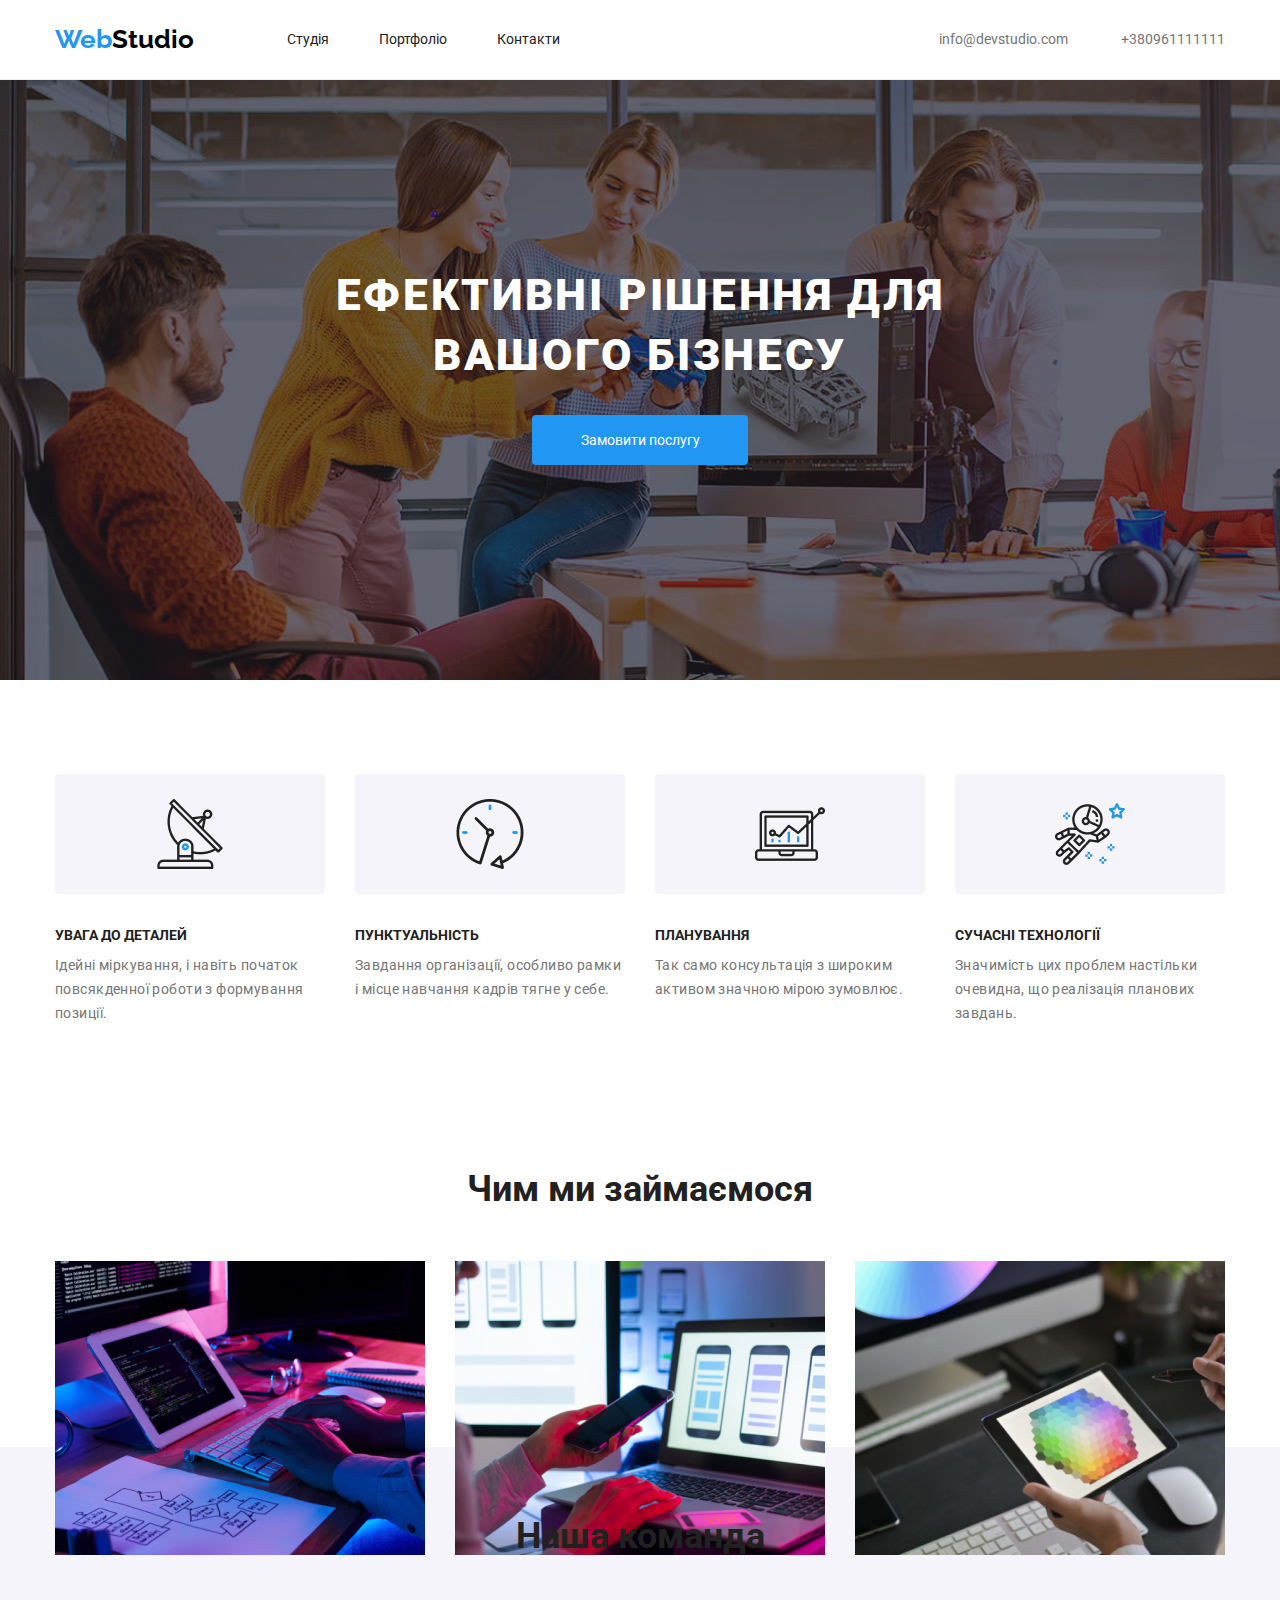
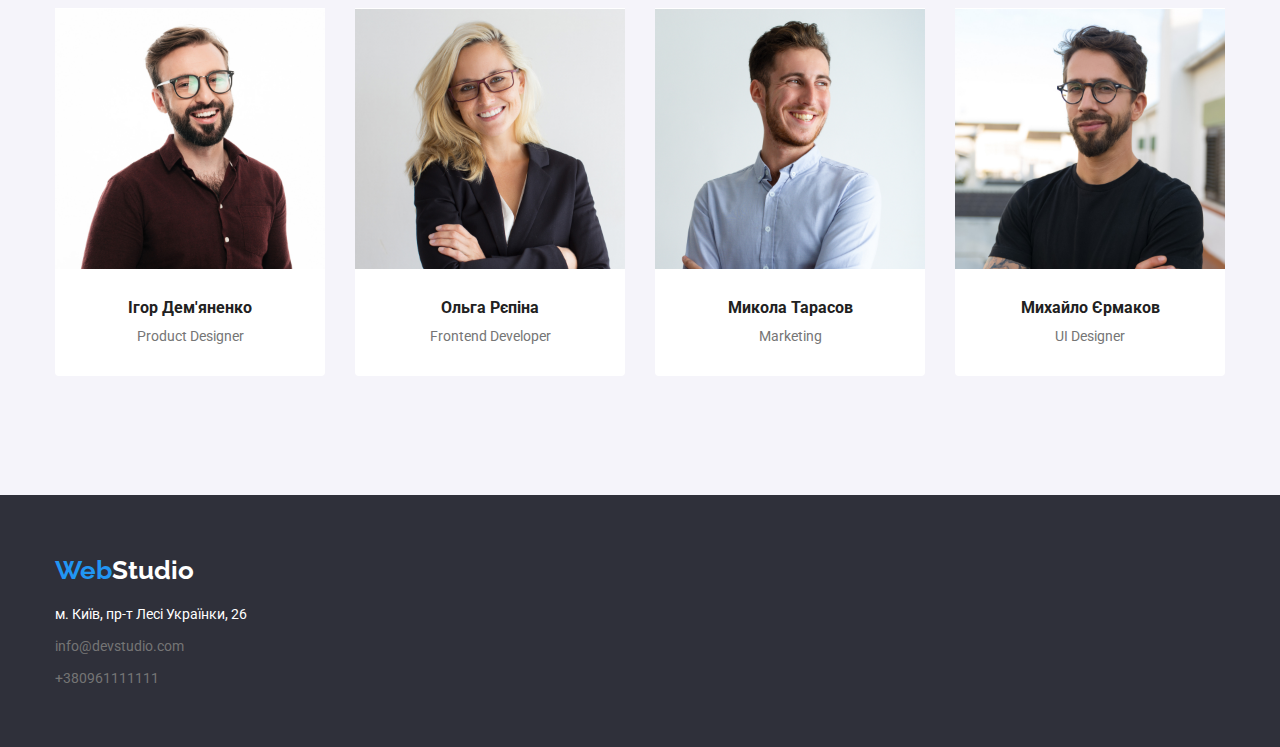
==== index.html @ 8432f04c "webstudio" ====
<!DOCTYPE html>
<html lang="en">
  <head>
    <meta charset="UTF-8" />
    <meta name="viewport" content="width=device-width, initial-scale=1.0" />
    <title>WebStudio</title>
    <link
      rel="stylesheet"
      href="https://cdnjs.cloudflare.com/ajax/libs/modern-normalize/1.0.0/modern-normalize.min.css"
    />
    <link rel="stylesheet" href="index.css" />
  </head>
  <body>
    <header class="header">
      <div class="headercontainer">
        <div class="headernavigation">
          <span class="headernavigationlogo">
            <span class="logoweb">Web</span>Studio</span
          >
          <nav>
            <ul class="headernavigationnavlinks">
              <li><a href="index.html">Студія</a></li>
              <li><a href="portfolio.html">Портфоліо</a></li>
              <li><a href="#">Контакти</a></li>
            </ul>
          </nav>
        </div>
        <div class="headercontacts">
          <a href="mailto:example@gmail.com" target="_blank"
            >info@devstudio.com</a
          >
          <a href="tel:+380961111111" target="_blank">+380961111111</a>
        </div>
      </div>
    </header>

    <main>
      <section class="mainsection1">
        <div class="flexcontainer">
          <h1>Ефективні рішення для вашого бізнесу</h1>
          <button>Замовити послугу</button>
        </div>
      </section>
      <section class="mainfeatures container">
        <ul class="container">
          <li id="feature_1">
            <h3>УВАГА ДО ДЕТАЛЕЙ</h3>
            <p>
              Ідейні міркування, і навіть початок повсякденної роботи з
              формування позиції.
            </p>
          </li>
          <li id="feature_2">
            <h3>ПУНКТУАЛЬНІСТЬ</h3>
            <p>
              Завдання організації, особливо рамки і місце навчання кадрів тягне
              у себе.
            </p>
          </li>
          <li id="feature_3">
            <h3>ПЛАНУВАННЯ</h3>
            <p>
              Так само консультація з широким активом значною мірою зумовлює.
            </p>
          </li>
          <li id="feature_4">
            <h3>СУЧАСНІ ТЕХНОЛОГІЇ</h3>
            <p>
              Значимість цих проблем настільки очевидна, що реалізація планових
              завдань.
            </p>
          </li>
        </ul>
        <div class="mainfeaturesd container">
          <h2>Чим ми займаємося</h2>
          <div class="images">
            <img src="img/main/img1.png" alt="" />
            <img src="img/main/img2.png" alt="" />
            <img src="img/main/img3.png" alt="" />
          </div>
        </div>
      </section>
      <section class="mainteam">
        <div class="flexcontainer">
          <h2>Наша команда</h2>
          <ul>
            <li>
              <img src="img/main/team1.jpg" alt="team" width="250" />
              <h5>Ігор Дем'яненко</h5>
              <p>Product Designer</p>
            </li>
            <li>
              <img src="img/main/team2.jpg" alt="team" width="250" />
              <h5>Ольга Рєпіна</h5>
              <p>Frontend Developer</p>
            </li>
            <li>
              <img src="img/main/team3.jpg" alt="team" width="250" />
              <h5>Микола Тарасов</h5>
              <p>Marketing</p>
            </li>
            <li>
              <img src="img/main/team4.jpg" alt="team" width="250" />
              <h5>Михайло Єрмаков</h5>
              <p>UI Designer</p>
            </li>
          </ul>
        </div>
      </section>
    </main>

    <footer>
      <div class="container">
        <span class="footerlogow"> <span class="logoweb">Web</span>Studio</span>
        <address class="footeradress">
          <span>м. Київ, пр-т Лесі Українки, 26</span> <br />
          <br />
          <a href="mailto:example@gmail.com" target="_blank">
            info@devstudio.com
          </a>
          <br />
          <br />
          <a href="tel:+380961111111" target="_blank">+380961111111</a>
        </address>
      </div>
    </footer>
  </body>
</html>
---- index.css ----
@import url("https://fonts.googleapis.com/css2?family=Raleway:ital,wght@0,100..900;1,100..900&display=swap");
@import url("https://fonts.googleapis.com/css2?family=Roboto:ital,wght@0,100;0,300;0,400;0,500;0,700;0,900;1,100;1,300;1,400;1,500;1,700;1,900&display=swap");

:root {
  --blue-color: #2196f3;
  --text-color: #212121;
  --light-text: #757575;
  --bg-color: #2f303a;
}

* {
  color: var(--text-color);
  text-decoration: none;
  list-style-type: none;
  padding: 0;
  margin: 0;
  font-size: 14px;
  transition: all 0.5s;
}

.container {
  width: 1200px;
  margin: 0 auto;
  padding: 0 15px;
}
.flexcontainer {
  width: 1200px;
  margin: 0 auto;
  padding: 0 15px;
  display: flex;
  align-items: center;
  justify-content: center;
  flex-direction: column;
}

h1 {
  font-size: 44px;
}

a:hover,
a:focus {
  color: var(--blue-color);
}

.headernavigationnavlinks {
  margin: 0 0 0 93px;
  display: flex;
}

.headernavigationnavlinks li {
  margin-right: 50px;
}

.headernavigation {
  display: flex;
  align-items: center;
  justify-content: center;
}

.headercontacts a {
  margin-left: 50px;
  color: var(--light-text);
}

.headercontacts a:hover,
.headercontacts a:focus {
  color: var(--blue-color);
}

.headernavigationlogo {
  font-family: "Raleway", sans-serif;
  font-weight: bold;
  font-size: 26px;
  color: #000;
}
.logoweb {
  color: var(--blue-color);
  font-size: 26px;
}

main {
  padding-top: 80px;
}

.mainsection1 {
  height: 600px;
  background-color: var(--bg-color);
  color: #fff;
  padding: 0;
  display: flex;
  align-items: center;
  justify-content: center;
  flex-direction: column;
  background: url("./img/main/main-background.png");
}

.mainsection1 h1 {
  color: #fff;
  text-transform: uppercase;
  width: 696px;
  font-family: Roboto;
  font-size: 44px;
  font-weight: 900;
  line-height: 60px;
  letter-spacing: 0.06em;
  text-align: center;
}

.mainsection1 button {
  margin: 30px 0;
  width: 216px;
  height: 50px;
  background-color: var(--blue-color);
  border: none;
  border-radius: 4px;
  outline: none;
  transition: all 0s;
  color: #fff;
}

.mainsection1 button:hover {
  opacity: 0.9;
}

.mainsection1 button:active {
  opacity: 0.8;
}

.mainfeatures {
  height: 767px;
  padding: 94px 0;
}

.mainfeatures ul {
  width: 1200px;
  display: flex;

  justify-content: center;
  flex-direction: row;
  gap: 30px;
  align-items: start;
}

.mainfeatures ul li {
  width: 270px;
}

.mainfeatures ul li h3 {
  color: var(--text-color);
  margin-bottom: 10px;
  margin-top: 30px;
}

.mainfeatures ul li p {
  color: var(--light-text);
  font-family: Roboto;
  font-size: 14px;
  font-weight: 400;
  line-height: 24px;
  letter-spacing: 0.03em;
  text-align: left;
  width: 270px;
}

.mainfeaturesd {
  margin: 94px 0;
  display: flex;
  flex-direction: column;
  align-items: center;
  justify-content: center;
}

.mainfeaturesd h2 {
  font-size: 36px;
  margin: 50px 0;
}

.mainfeaturesd .images {
  display: flex;
  align-items: center;
  /* justify-content: space-between; */
  gap: 30px;
}

.mainfeaturesd .images img {
  width: 370px;
  height: 294px;
}

.mainteam {
  height: 648px;
  background-color: #f5f4fa;
  padding: 94px 0px;
  display: flex;
  align-items: center;
  justify-content: center;
  flex-direction: column;
}

.mainteam h2 {
  font-size: 36px;
}

footer address span {
  color: #fff;
}
footer a {
  color: var(--light-text);
}
footer a:hover,
footer a:focus {
  color: var(--blue-color);
}

footer address {
  font-style: normal;
  margin-top: 20px;
}

.footerlogow {
  margin: 20px 0px;
  font-family: "Raleway", sans-serif;
  font-weight: bold;
  font-size: 26px;
  color: #fff;

  .logoweb {
    color: var(--blue-color);
    font-size: 26px;
  }
}
.headercontainer {
  width: 1200px;
  margin: 0 auto;
  padding: 0 15px;
  display: flex;
  align-items: center;
  justify-content: space-between;
  flex-direction: row;
}

body {
  height: 100vh;
  font-family: "Roboto", sans-serif;
  align-items: center;
  justify-content: center;
}

header {
  position: fixed;
  background-color: #fff;
  padding: 0 15px;
  width: 100%;
  height: 80px;
  border-bottom: solid 1px #ececec;
  display: flex;
  align-items: center;
  justify-content: space-between;
  flex-direction: row;
}
.mainteam ul {
  display: flex;
  align-items: center;
  justify-content: center;
  flex-direction: row;
  gap: 30px;
  margin: 50px 0px;
}

.mainteam ul li {
  width: 270px;
  height: 368px;
  display: flex;
  flex-direction: column;
  align-items: center;
  justify-content: center;
  background-color: #fff;
  border-radius: 0 0 4px 4px;
}
.mainteam ul li img {
  width: 270px;
  height: 260px;
}

.mainteam ul li h5 {
  margin: 30px 0 0 0;
  font-size: 16px;
}
.mainteam ul li p {
  color: var(--light-text);
  margin: 10px 0 30px 0;
}

footer {
  height: 252px;
  background-color: var(--bg-color);
  display: flex;
  justify-content: center;
  flex-direction: column;
}
#feature_1::before {
  content: url("./img/main/UVAGADODETALEY/feature1.png");
}
#feature_2::before {
  content: url("./img/main/UVAGADODETALEY/feature2.png");
}
#feature_3::before {
  content: url("./img/main/UVAGADODETALEY/feature3.png");
}
#feature_4::before {
  content: url("./img/main/UVAGADODETALEY/feature4.png");
}
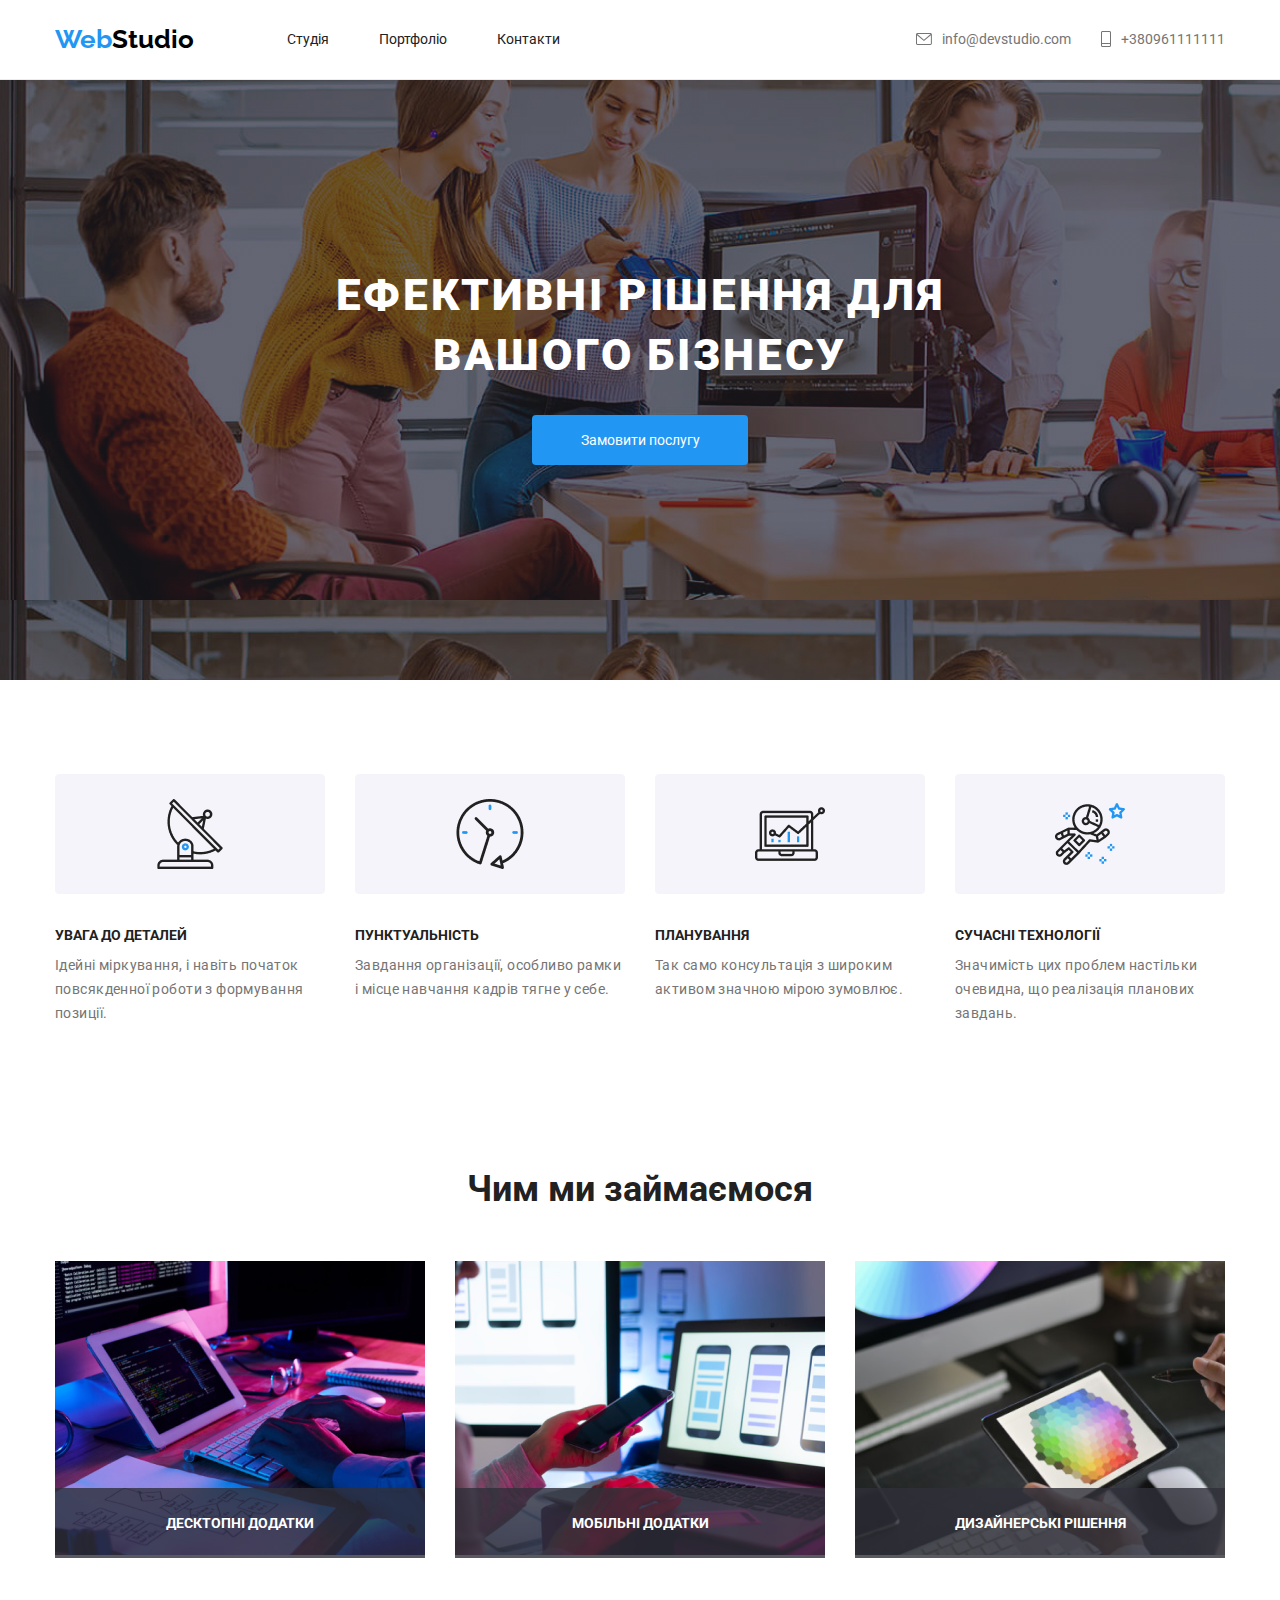
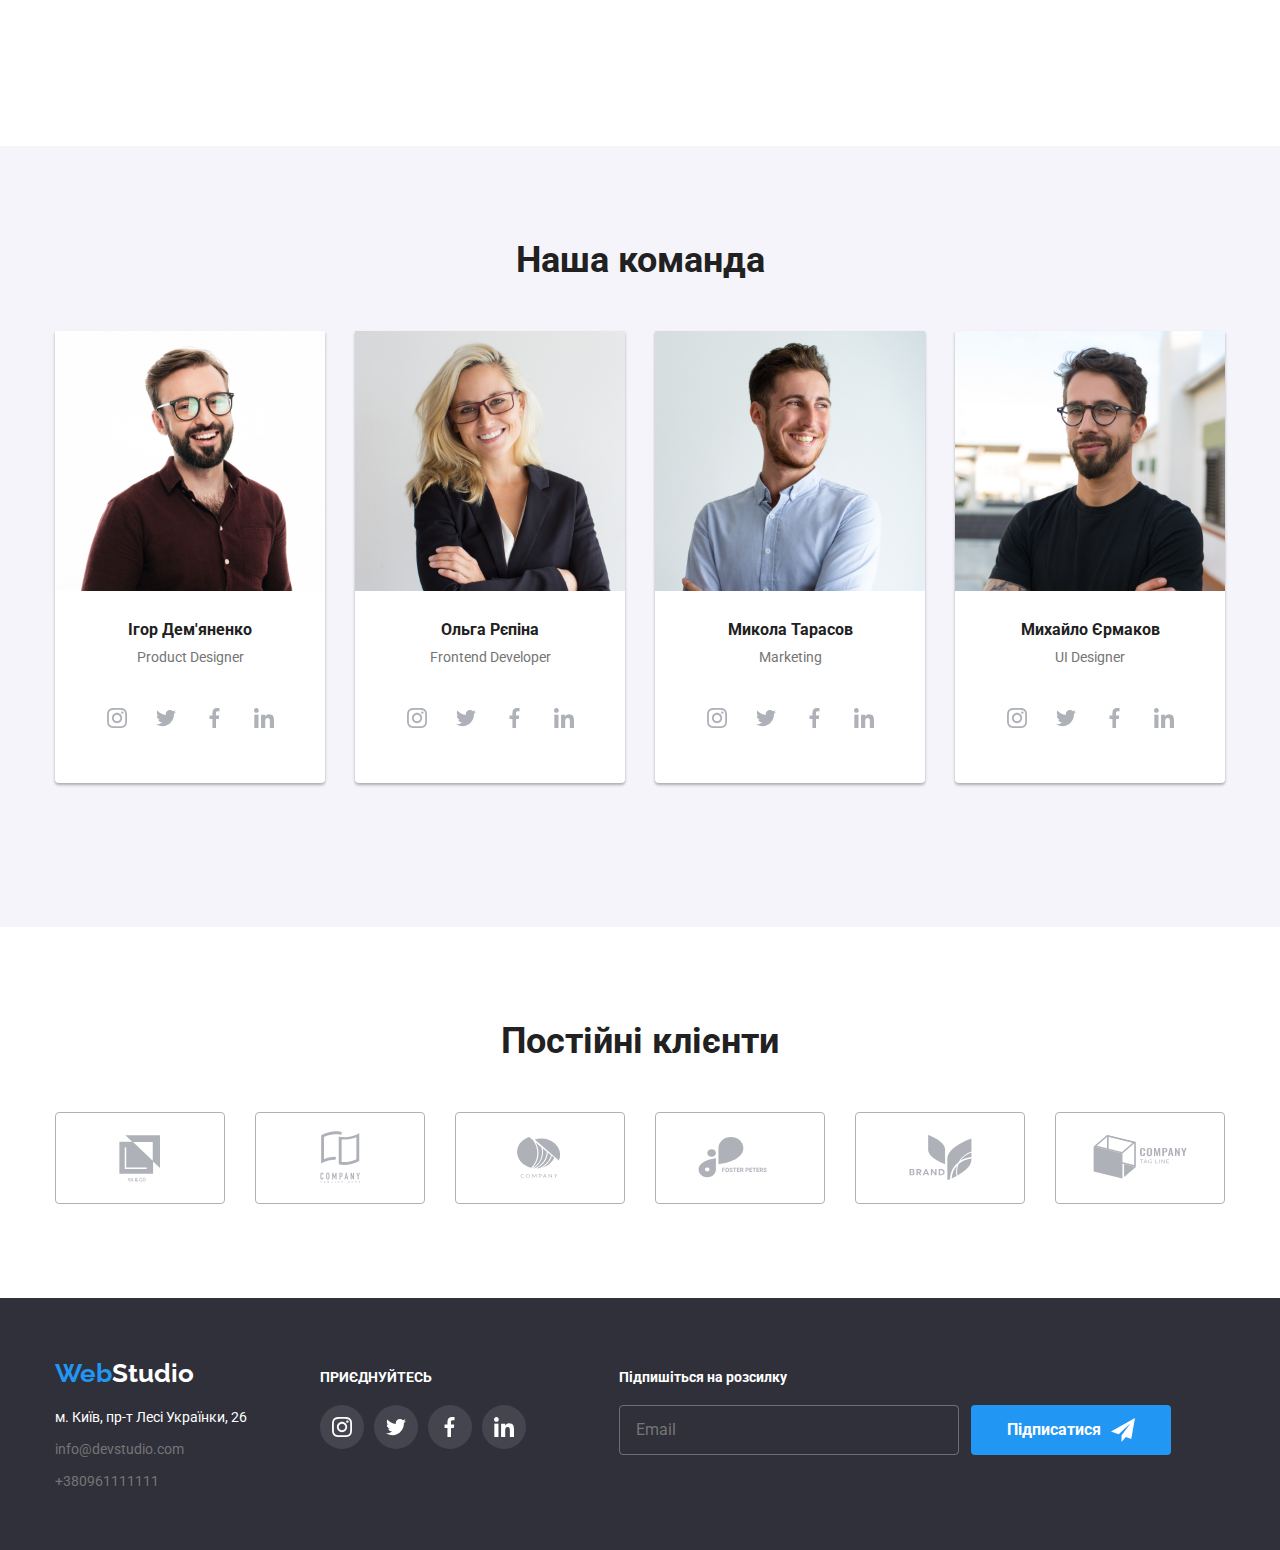
==== commit 12ea0bba: "comitea" ====
--- a/index.html
+++ b/index.html
@@ -1,128 +1,472 @@
 <!DOCTYPE html>
 <html lang="en">
-  <head>
-    <meta charset="UTF-8" />
-    <meta name="viewport" content="width=device-width, initial-scale=1.0" />
-    <title>WebStudio</title>
-    <link
-      rel="stylesheet"
-      href="https://cdnjs.cloudflare.com/ajax/libs/modern-normalize/1.0.0/modern-normalize.min.css"
-    />
-    <link rel="stylesheet" href="index.css" />
-  </head>
-  <body>
-    <header class="header">
-      <div class="headercontainer">
-        <div class="headernavigation">
-          <span class="headernavigationlogo">
-            <span class="logoweb">Web</span>Studio</span
-          >
-          <nav>
-            <ul class="headernavigationnavlinks">
-              <li><a href="index.html">Студія</a></li>
-              <li><a href="portfolio.html">Портфоліо</a></li>
-              <li><a href="#">Контакти</a></li>
-            </ul>
-          </nav>
-        </div>
-        <div class="headercontacts">
-          <a href="mailto:example@gmail.com" target="_blank"
-            >info@devstudio.com</a
-          >
-          <a href="tel:+380961111111" target="_blank">+380961111111</a>
-        </div>
-      </div>
-    </header>
-
-    <main>
-      <section class="mainsection1">
-        <div class="flexcontainer">
-          <h1>Ефективні рішення для вашого бізнесу</h1>
-          <button>Замовити послугу</button>
-        </div>
-      </section>
-      <section class="mainfeatures container">
-        <ul class="container">
-          <li id="feature_1">
-            <h3>УВАГА ДО ДЕТАЛЕЙ</h3>
-            <p>
-              Ідейні міркування, і навіть початок повсякденної роботи з
-              формування позиції.
-            </p>
-          </li>
-          <li id="feature_2">
-            <h3>ПУНКТУАЛЬНІСТЬ</h3>
-            <p>
-              Завдання організації, особливо рамки і місце навчання кадрів тягне
-              у себе.
-            </p>
-          </li>
-          <li id="feature_3">
-            <h3>ПЛАНУВАННЯ</h3>
-            <p>
-              Так само консультація з широким активом значною мірою зумовлює.
-            </p>
-          </li>
-          <li id="feature_4">
-            <h3>СУЧАСНІ ТЕХНОЛОГІЇ</h3>
-            <p>
-              Значимість цих проблем настільки очевидна, що реалізація планових
-              завдань.
-            </p>
-          </li>
-        </ul>
-        <div class="mainfeaturesd container">
-          <h2>Чим ми займаємося</h2>
-          <div class="images">
-            <img src="img/main/img1.png" alt="" />
-            <img src="img/main/img2.png" alt="" />
-            <img src="img/main/img3.png" alt="" />
-          </div>
-        </div>
-      </section>
-      <section class="mainteam">
-        <div class="flexcontainer">
-          <h2>Наша команда</h2>
-          <ul>
-            <li>
-              <img src="img/main/team1.jpg" alt="team" width="250" />
-              <h5>Ігор Дем'яненко</h5>
-              <p>Product Designer</p>
-            </li>
-            <li>
-              <img src="img/main/team2.jpg" alt="team" width="250" />
-              <h5>Ольга Рєпіна</h5>
-              <p>Frontend Developer</p>
-            </li>
-            <li>
-              <img src="img/main/team3.jpg" alt="team" width="250" />
-              <h5>Микола Тарасов</h5>
-              <p>Marketing</p>
-            </li>
-            <li>
-              <img src="img/main/team4.jpg" alt="team" width="250" />
-              <h5>Михайло Єрмаков</h5>
-              <p>UI Designer</p>
-            </li>
-          </ul>
-        </div>
-      </section>
-    </main>
-
-    <footer>
-      <div class="container">
-        <span class="footerlogow"> <span class="logoweb">Web</span>Studio</span>
-        <address class="footeradress">
-          <span>м. Київ, пр-т Лесі Українки, 26</span> <br />
-          <br />
-          <a href="mailto:example@gmail.com" target="_blank">
-            info@devstudio.com
-          </a>
-          <br />
-          <br />
-          <a href="tel:+380961111111" target="_blank">+380961111111</a>
-        </address>
-      </div>
-    </footer>
-  </body>
+    <head>
+        <meta charset="UTF-8" />
+        <meta name="viewport" content="width=device-width, initial-scale=1.0" />
+        <title>WebStudio</title>
+        <link
+            rel="stylesheet"
+            href="https://cdnjs.cloudflare.com/ajax/libs/modern-normalize/1.0.0/modern-normalize.min.css"
+        />
+        <link rel="stylesheet" href="style.css" />
+    </head>
+    <body>
+        <header class="header">
+            <div class="header-container">
+                <div class="header-navigation">
+                    <span class="header-navigation_logo">
+                        <span class="logoweb">Web</span>Studio</span
+                    >
+                    <nav>
+                        <ul class="header-navigation_nav-links">
+                            <li><a href="index.html">Студія</a></li>
+                            <li><a href="portfolio.html">Портфоліо</a></li>
+                            <li><a href="#">Контакти</a></li>
+                        </ul>
+                    </nav>
+                </div>
+                <div class="header-contacts">
+                    <div class="header-mail">
+                        <svg>
+                            <use href="./img/symbol-defs.svg#icon-mail"></use>
+                        </svg>
+                        <a href="mailto:example@gmail.com" target="_blank"
+                            >info@devstudio.com</a
+                        >
+                    </div>
+                    <div class="header-phone">
+                        <svg>
+                            <use href="./img/symbol-defs.svg#icon-phone"></use>
+                        </svg>
+                        <a href="tel:+380961111111" target="_blank"
+                            >+380961111111</a
+                        >
+                    </div>
+                </div>
+            </div>
+        </header>
+
+        <main>
+            <section class="main-section1">
+                <div class="flex-container">
+                    <h1>Ефективні рішення для вашого бізнесу</h1>
+                    <button data-modal-open>Замовити послугу</button>
+
+                    <div class="backdrop is-hidden" data-modal>
+                        <div class="modal">
+                            <button id="modal-close-btn" data-modal-close>
+                                <svg>
+                                    <use
+                                        href="./img/symbol-defs.svg#icon-close"
+                                    ></use>
+                                </svg>
+                            </button>
+
+                            <h2>Залиште свої дані, ми вам передзвонимо</h2>
+
+                            <form action="">
+                                <label>Ім'я</label>
+
+                                <div class="modal-input-box">
+                                    <svg>
+                                        <use
+                                            href="./img/symbol-defs.svg#icon-user"
+                                        ></use>
+                                    </svg>
+                                    <input
+                                        type="text"
+                                        class="modal-input"
+                                        required
+                                    />
+                                </div>
+                                <label>Телефон</label>
+                                <div class="modal-input-box">
+                                    <svg>
+                                        <use
+                                            href="./img/symbol-defs.svg#icon-phone2"
+                                        ></use>
+                                    </svg>
+                                    <input
+                                        type="tel"
+                                        class="modal-input"
+                                        required
+                                    />
+                                </div>
+                                <label>Пошта</label>
+                                <div class="modal-input-box">
+                                    <svg>
+                                        <use
+                                            href="./img/symbol-defs.svg#icon-mail2"
+                                        ></use>
+                                    </svg>
+                                    <input
+                                        type="email"
+                                        class="modal-input"
+                                        required
+                                    />
+                                </div>
+                                <label>Коментар</label>
+                                <textarea
+                                    name=""
+                                    id=""
+                                    placeholder="Введіть текст"
+                                    required
+                                ></textarea>
+
+                                <div class="modal-checkbox">
+                                    <input type="checkbox" required />
+                                    <span
+                                        >Погоджуюся з розсилкою та приймаю
+                                        <a href="">Умови договору</a></span
+                                    >
+                                </div>
+                                <button
+                                    class="modal-send"
+                                    onsubmit="alert('Дякуємо!')"
+                                >
+                                    Відправити
+                                </button>
+                            </form>
+                        </div>
+                    </div>
+                </div>
+            </section>
+            <section class="main-features container">
+                <ul class="container">
+                    <li id="feature1">
+                        <h3>УВАГА ДО ДЕТАЛЕЙ</h3>
+                        <p>
+                            Ідейні міркування, і навіть початок повсякденної
+                            роботи з формування позиції.
+                        </p>
+                    </li>
+                    <li id="feature2">
+                        <h3>ПУНКТУАЛЬНІСТЬ</h3>
+                        <p>
+                            Завдання організації, особливо рамки і місце
+                            навчання кадрів тягне у себе.
+                        </p>
+                    </li>
+                    <li id="feature3">
+                        <h3>ПЛАНУВАННЯ</h3>
+                        <p>
+                            Так само консультація з широким активом значною
+                            мірою зумовлює.
+                        </p>
+                    </li>
+                    <li id="feature4">
+                        <h3>СУЧАСНІ ТЕХНОЛОГІЇ</h3>
+                        <p>
+                            Значимість цих проблем настільки очевидна, що
+                            реалізація планових завдань.
+                        </p>
+                    </li>
+                </ul>
+                <div class="main-features-wdwd container">
+                    <h2>Чим ми займаємося</h2>
+                    <div class="images">
+                        <div class="wdwd-image">
+                            <img src="img/main/img1.png" alt="" />
+                            <span class="wdwd-label">Десктопні додатки</span>
+                        </div>
+                        <div class="wdwd-image">
+                            <img src="img/main/img2.png" alt="" />
+                            <span class="wdwd-label">Мобільні додатки</span>
+                        </div>
+                        <div class="wdwd-image">
+                            <img src="img/main/img3.png" alt="" />
+                            <span class="wdwd-label">Дизайнерські рішення</span>
+                        </div>
+                    </div>
+                </div>
+            </section>
+            <section class="main-team">
+                <div class="flex-container">
+                    <h2>Наша команда</h2>
+                    <ul>
+                        <li>
+                            <img
+                                src="img/main/team1.jpg"
+                                alt="team"
+                                width="250"
+                            />
+                            <h5>Ігор Дем'яненко</h5>
+                            <p>Product Designer</p>
+                            <div class="team-links">
+                                <div class="team-icon">
+                                    <svg>
+                                        <use
+                                            href="./img/symbol-defs.svg#icon-instagram"
+                                        ></use>
+                                    </svg>
+                                </div>
+                                <div class="team-icon">
+                                    <svg>
+                                        <use
+                                            href="./img/symbol-defs.svg#icon-twitter"
+                                        ></use>
+                                    </svg>
+                                </div>
+                                <div class="team-icon">
+                                    <svg>
+                                        <use
+                                            href="./img/symbol-defs.svg#icon-facebook"
+                                        ></use>
+                                    </svg>
+                                </div>
+                                <div class="team-icon">
+                                    <svg>
+                                        <use
+                                            href="./img/symbol-defs.svg#icon-linkedin"
+                                        ></use>
+                                    </svg>
+                                </div>
+                            </div>
+                        </li>
+                        <li>
+                            <img
+                                src="img/main/team2.jpg"
+                                alt="team"
+                                width="250"
+                            />
+                            <h5>Ольга Рєпіна</h5>
+                            <p>Frontend Developer</p>
+                            <div class="team-links">
+                                <div class="team-icon">
+                                    <svg>
+                                        <use
+                                            href="./img/symbol-defs.svg#icon-instagram"
+                                        ></use>
+                                    </svg>
+                                </div>
+                                <div class="team-icon">
+                                    <svg>
+                                        <use
+                                            href="./img/symbol-defs.svg#icon-twitter"
+                                        ></use>
+                                    </svg>
+                                </div>
+                                <div class="team-icon">
+                                    <svg>
+                                        <use
+                                            href="./img/symbol-defs.svg#icon-facebook"
+                                        ></use>
+                                    </svg>
+                                </div>
+                                <div class="team-icon">
+                                    <svg>
+                                        <use
+                                            href="./img/symbol-defs.svg#icon-linkedin"
+                                        ></use>
+                                    </svg>
+                                </div>
+                            </div>
+                        </li>
+                        <li>
+                            <img
+                                src="img/main/team3.jpg"
+                                alt="team"
+                                width="250"
+                            />
+                            <h5>Микола Тарасов</h5>
+                            <p>Marketing</p>
+                            <div class="team-links">
+                                <div class="team-icon">
+                                    <svg>
+                                        <use
+                                            href="./img/symbol-defs.svg#icon-instagram"
+                                        ></use>
+                                    </svg>
+                                </div>
+                                <div class="team-icon">
+                                    <svg>
+                                        <use
+                                            href="./img/symbol-defs.svg#icon-twitter"
+                                        ></use>
+                                    </svg>
+                                </div>
+                                <div class="team-icon">
+                                    <svg>
+                                        <use
+                                            href="./img/symbol-defs.svg#icon-facebook"
+                                        ></use>
+                                    </svg>
+                                </div>
+                                <div class="team-icon">
+                                    <svg>
+                                        <use
+                                            href="./img/symbol-defs.svg#icon-linkedin"
+                                        ></use>
+                                    </svg>
+                                </div>
+                            </div>
+                        </li>
+                        <li>
+                            <img
+                                src="img/main/team4.jpg"
+                                alt="team"
+                                width="250"
+                            />
+                            <h5>Михайло Єрмаков</h5>
+                            <p>UI Designer</p>
+                            <div class="team-links">
+                                <div class="team-icon">
+                                    <svg>
+                                        <use
+                                            href="./img/symbol-defs.svg#icon-instagram"
+                                        ></use>
+                                    </svg>
+                                </div>
+                                <div class="team-icon">
+                                    <svg>
+                                        <use
+                                            href="./img/symbol-defs.svg#icon-twitter"
+                                        ></use>
+                                    </svg>
+                                </div>
+                                <div class="team-icon">
+                                    <svg>
+                                        <use
+                                            href="./img/symbol-defs.svg#icon-facebook"
+                                        ></use>
+                                    </svg>
+                                </div>
+                                <div class="team-icon">
+                                    <svg>
+                                        <use
+                                            href="./img/symbol-defs.svg#icon-linkedin"
+                                        ></use>
+                                    </svg>
+                                </div>
+                            </div>
+                        </li>
+                    </ul>
+                </div>
+            </section>
+
+            <section id="clients" class="clients container">
+                <h2>Постійні клієнти</h2>
+
+                <div class="clients-brands">
+                    <div class="client-brand">
+                        <svg>
+                            <use href="./img/symbol-defs.svg#icon-ya-co"></use>
+                        </svg>
+                    </div>
+                    <div class="client-brand">
+                        <svg>
+                            <use
+                                href="./img/symbol-defs.svg#icon-company"
+                            ></use>
+                        </svg>
+                    </div>
+                    <div class="client-brand">
+                        <svg>
+                            <use
+                                href="./img/symbol-defs.svg#icon-company2"
+                            ></use>
+                        </svg>
+                    </div>
+                    <div class="client-brand">
+                        <svg>
+                            <use
+                                href="./img/symbol-defs.svg#icon-foster-peters"
+                            ></use>
+                        </svg>
+                    </div>
+                    <div class="client-brand">
+                        <svg>
+                            <use href="./img/symbol-defs.svg#icon-brand"></use>
+                        </svg>
+                    </div>
+                    <div class="client-brand">
+                        <svg>
+                            <use
+                                href="./img/symbol-defs.svg#icon-company3"
+                            ></use>
+                        </svg>
+                    </div>
+                </div>
+            </section>
+        </main>
+
+        <footer>
+            <div class="container">
+                <div class="footer">
+                    <div class="footer-left">
+                        <span class="footer-logow">
+                            <span class="logoweb">Web</span>Studio</span
+                        >
+                        <address class="footer-adress">
+                            <span>м. Київ, пр-т Лесі Українки, 26</span> <br />
+                            <br />
+                            <a href="mailto:example@gmail.com" target="_blank">
+                                info@devstudio.com
+                            </a>
+                            <br />
+                            <br />
+                            <a href="tel:+380961111111" target="_blank"
+                                >+380961111111</a
+                            >
+                        </address>
+                    </div>
+                    <div class="footer-right">
+                        <div class="footer-sect1">
+                            <h3>ПРИЄДНУЙТЕСЬ</h3>
+                            <div class="footer-icons">
+                                <div class="footer-icon">
+                                    <svg>
+                                        <use
+                                            href="./img/symbol-defs.svg#icon-instagram"
+                                        ></use>
+                                    </svg>
+                                </div>
+                                <div class="footer-icon">
+                                    <svg>
+                                        <use
+                                            href="./img/symbol-defs.svg#icon-twitter"
+                                        ></use>
+                                    </svg>
+                                </div>
+                                <div class="footer-icon">
+                                    <svg>
+                                        <use
+                                            href="./img/symbol-defs.svg#icon-facebook"
+                                        ></use>
+                                    </svg>
+                                </div>
+                                <div class="footer-icon">
+                                    <svg>
+                                        <use
+                                            href="./img/symbol-defs.svg#icon-linkedin"
+                                        ></use>
+                                    </svg>
+                                </div>
+                            </div>
+                        </div>
+                        <div class="footer-form">
+                            <span>Підпишіться на розсилку</span>
+                            <form action="">
+                                <input
+                                    type="email"
+                                    placeholder="Email"
+                                    required
+                                />
+                                <button class="modal-send">
+                                    Підписатися
+                                    <svg>
+                                        <use
+                                            href="/img/symbol-defs.svg#icon-plane"
+                                        ></use>
+                                    </svg>
+                                </button>
+                            </form>
+                        </div>
+                    </div>
+                </div>
+            </div>
+        </footer>
+
+        <script src="js/modal-script.js"></script>
+    </body>
 </html>
--- a/style.css
+++ b/style.css
@@ -0,0 +1,870 @@
+@import url("https://fonts.googleapis.com/css2?family=Raleway:ital,wght@0,100..900;1,100..900&display=swap");
+@import url("https://fonts.googleapis.com/css2?family=Roboto:ital,wght@0,100;0,300;0,400;0,500;0,700;0,900;1,100;1,300;1,400;1,500;1,700;1,900&display=swap");
+
+:root {
+    --blue-color: #2196f3;
+    --text-color: #212121;
+    --light-text: #757575;
+    --bg-color: #2f303a;
+}
+
+* {
+    list-style-type: none;
+    padding: 0;
+    margin: 0;
+    font-size: 14px;
+    text-decoration: none;
+
+    color: var(--text-color);
+}
+
+.container {
+    width: 1200px;
+    margin: 0 auto;
+    padding: 0 15px;
+}
+.flex-container {
+    width: 1200px;
+    margin: 0 auto;
+    padding: 0 15px;
+    display: flex;
+    align-items: center;
+    justify-content: center;
+    flex-direction: column;
+}
+.header-container {
+    width: 1200px;
+    margin: 0 auto;
+    padding: 0 15px;
+    display: flex;
+    align-items: center;
+    justify-content: space-between;
+    flex-direction: row;
+}
+
+body {
+    height: 100vh;
+    font-family: "Roboto", sans-serif;
+    align-items: center;
+    justify-content: center;
+}
+
+header {
+    position: fixed;
+    background-color: #ffffff;
+    padding: 0 15px;
+    width: 100%;
+    height: 80px;
+    border-bottom: solid 1px #ececec;
+    display: flex;
+    align-items: center;
+    justify-content: space-between;
+    flex-direction: row;
+    z-index: 5;
+}
+
+h1 {
+    font-size: 44px;
+}
+
+a:hover,
+a:focus {
+    color: var(--blue-color);
+}
+
+.is-hidden {
+    opacity: 0;
+
+    visibility: none;
+    display: none;
+    pointer-events: none;
+}
+
+.no-scroll {
+    overflow: hidden;
+}
+
+.backdrop {
+    position: fixed;
+    top: 0;
+    left: 0;
+    width: 100%;
+    height: 100%;
+    background-color: rgba(0, 0, 0, 0.3);
+    opacity: 1;
+
+    backdrop-filter: blur(5px);
+
+    z-index: 100;
+}
+
+.modal {
+    position: fixed;
+
+    top: 50%;
+    left: 50%;
+
+    transform: translate(-50%, -50%);
+
+    width: 528px;
+
+    background: #fff;
+
+    display: flex;
+    align-items: center;
+    justify-content: start;
+    flex-direction: column;
+}
+
+.modal h2 {
+    margin-top: 40px;
+
+    font-size: 20px;
+    font-weight: 700;
+    text-align: center;
+
+    color: var(--text-color);
+}
+
+#modal-close-btn {
+    display: flex;
+    align-items: center;
+    justify-content: center;
+
+    position: absolute;
+
+    width: 30px;
+    height: 30px;
+
+    background: transparent;
+
+    border-radius: 100px;
+
+    border: 1px solid #00000010;
+
+    margin: 0;
+    padding: 0;
+
+    top: 8px;
+    right: 8px;
+}
+#modal-close-btn svg {
+    fill: #000;
+    width: 11px;
+    height: 11px;
+}
+
+.modal svg {
+    width: 12px;
+    height: 12px;
+}
+
+.modal form {
+    display: flex;
+    align-items: start;
+    justify-content: center;
+    flex-direction: column;
+
+    gap: 10px;
+
+    margin-top: 20px;
+}
+
+.modal form label {
+    color: #757575;
+}
+.modal form .modal-checkbox {
+    align-self: center;
+    justify-self: center;
+
+    margin-top: 20px;
+}
+
+.modal form .modal-checkbox span {
+    color: #757575;
+}
+.modal form .modal-checkbox a {
+    color: var(--blue-color);
+    text-decoration: underline;
+}
+
+.modal form .modal-input-box {
+    width: 448px;
+    display: flex;
+    align-items: center;
+    justify-content: space-between;
+    flex-direction: row;
+
+    padding: 14px 15px;
+
+    border-radius: 4px;
+    border: 1px solid #21212120;
+}
+.modal form .modal-input-box input {
+    border: none;
+    outline: none;
+
+    width: 95%;
+}
+
+.modal form textarea {
+    resize: vertical;
+}
+
+.modal .modal-send {
+    margin-top: 30px;
+
+    width: 200px;
+    height: 50px;
+
+    display: flex;
+    align-items: center;
+    justify-content: center;
+
+    border: none;
+    outline: none;
+    border-radius: 4px;
+
+    align-self: center;
+    justify-self: end;
+}
+
+.modal-send:hover {
+    background: #208be4;
+
+    box-shadow: 0px 5px 10px #0000003a;
+}
+
+.modal-send:active {
+    background: #1973bc;
+}
+
+.modal form textarea {
+    width: 448px;
+    height: 120px;
+
+    border-radius: 4px;
+    border: 1px solid #21212120;
+
+    padding: 10px;
+}
+
+.header-navigation_nav-links {
+    margin: 0 0 0 93px;
+    display: flex;
+}
+
+.header-navigation_nav-links li {
+    margin-right: 50px;
+}
+
+.header-navigation_nav-links li a {
+    position: relative;
+
+    display: flex;
+    align-items: center;
+    justify-content: center;
+}
+.header-navigation_nav-links li a::after {
+    content: "";
+    width: 50%;
+    height: 4px;
+    border-radius: 10px;
+    position: absolute;
+    bottom: -32px;
+    background: var(--blue-color);
+    transition: all 0.5s;
+
+    opacity: 0;
+}
+
+.header-navigation_nav-links li a:hover::after {
+    width: 100%;
+
+    bottom: -32px;
+
+    opacity: 1;
+}
+
+.header-navigation {
+    display: flex;
+    align-items: center;
+    justify-content: center;
+}
+
+.header-contacts {
+    display: flex;
+    align-items: center;
+    justify-content: center;
+    gap: 30px;
+}
+
+.header-mail,
+.header-phone {
+    display: flex;
+    align-items: center;
+    justify-content: center;
+    gap: 10px;
+
+    color: var(--light-text);
+    fill: var(--light-text);
+}
+
+.header-mail:hover,
+.header-phone:hover {
+    color: var(--blue-color);
+    fill: var(--blue-color);
+}
+
+.header-mail svg {
+    fill: inherit;
+    width: 16px;
+    height: 12px;
+}
+.header-phone svg {
+    fill: inherit;
+    width: 10px;
+    height: 16px;
+}
+
+.header-contacts a {
+    color: var(--light-text);
+}
+
+.header-contacts a:hover,
+.header-contacts a:focus {
+    color: inherit;
+}
+
+.header-navigation_logo {
+    font-family: "Raleway", sans-serif;
+    font-weight: bold;
+    font-size: 26px;
+    color: #000;
+}
+.logoweb {
+    color: var(--blue-color);
+    font-size: 26px;
+}
+
+main {
+    padding-top: 80px;
+}
+
+.main-section1 {
+    height: 600px;
+    background: linear-gradient(rgba(47, 48, 58, 0.4), rgba(47, 48, 58, 0.4)),
+        url(./img/main/main-background.png) fixed;
+    color: #fff;
+    padding: 0;
+    display: flex;
+    align-items: center;
+    justify-content: center;
+    flex-direction: column;
+}
+
+.main-section1 h1 {
+    color: #fff;
+    text-transform: uppercase;
+    width: 696px;
+    font-family: Roboto;
+    font-size: 44px;
+    font-weight: 900;
+    line-height: 60px;
+    letter-spacing: 0.06em;
+    text-align: center;
+}
+
+.main-section1 button {
+    margin: 30px 0;
+    width: 216px;
+    height: 50px;
+    background-color: var(--blue-color);
+    border: none;
+    border-radius: 4px;
+    outline: none;
+    transition: all 0s;
+    color: #fff;
+}
+
+.main-section1 button:hover {
+    background: #1d83d5;
+}
+
+.main-section1 button:active {
+    background: #1973bc;
+}
+
+.main-features {
+    padding: 94px 0;
+}
+
+#feature1::before {
+    content: url(./img/main/feature1.png);
+}
+#feature2::before {
+    content: url(./img/main/feature2.png);
+}
+#feature3::before {
+    content: url(./img/main/feature3.png);
+}
+#feature4::before {
+    content: url(./img/main/feature4.png);
+}
+
+.main-features ul {
+    width: 1200px;
+    display: flex;
+    align-items: start;
+    justify-content: center;
+    flex-direction: row;
+    gap: 30px;
+}
+
+.main-features ul li {
+    width: 270px;
+}
+
+.main-features ul li h3 {
+    color: var(--text-color);
+    margin-bottom: 10px;
+    margin-top: 30px;
+}
+
+.main-features ul li p {
+    color: var(--light-text);
+    font-family: Roboto;
+    font-size: 14px;
+    font-weight: 400;
+    line-height: 24px;
+    letter-spacing: 0.03em;
+    text-align: left;
+    width: 270px;
+}
+
+.main-features-wdwd {
+    margin: 94px 0;
+    display: flex;
+    flex-direction: column;
+    align-items: center;
+    justify-content: center;
+}
+
+.main-features-wdwd h2 {
+    font-size: 36px;
+    margin: 50px 0;
+}
+
+.main-features-wdwd .images {
+    display: flex;
+    align-items: center;
+    /* justify-content: space-between; */
+    gap: 30px;
+}
+
+.main-features-wdwd .images .wdwd-image {
+    position: relative;
+}
+
+.main-features-wdwd .images .wdwd-image img {
+    width: 370px;
+    height: 294px;
+}
+.main-features-wdwd .images .wdwd-image .wdwd-label {
+    padding: 27px 95px;
+    display: flex;
+    align-items: center;
+    justify-content: center;
+
+    position: absolute;
+    bottom: 0;
+    right: 0;
+    left: 0;
+
+    color: #fff;
+    background: #2f303acc;
+    font-weight: 700;
+
+    font-size: 14px;
+
+    text-transform: uppercase;
+}
+
+.main-team {
+    background-color: #f5f4fa;
+    padding: 94px 0px;
+    display: flex;
+    align-items: center;
+    justify-content: center;
+    flex-direction: column;
+}
+
+.main-team h2 {
+    font-size: 36px;
+}
+
+.main-team ul {
+    display: flex;
+    align-items: center;
+    justify-content: center;
+    flex-direction: row;
+    gap: 30px;
+    margin: 50px 0px;
+}
+
+.main-team ul li {
+    width: 270px;
+    display: flex;
+    flex-direction: column;
+    align-items: center;
+    justify-content: center;
+    background-color: #fff;
+    border-radius: 0 0 4px 4px;
+    padding-bottom: 43px;
+
+    box-shadow: 0px 2px 3px 0px rgba(0, 0, 0, 0.3);
+}
+.main-team ul li img {
+    width: 270px;
+    height: 260px;
+}
+
+.main-team ul li h5 {
+    margin: 30px 0 0 0;
+    font-size: 16px;
+}
+.main-team ul li p {
+    color: var(--light-text);
+    margin: 10px 0 30px 0;
+}
+
+.team-links {
+    display: flex;
+    align-items: center;
+    justify-content: center;
+    gap: 5px;
+}
+.team-links .team-icon {
+    padding: 12px;
+    width: 44px;
+    height: 44px;
+
+    fill: #afb1b8;
+
+    border-radius: 100px;
+    display: flex;
+    align-items: center;
+    justify-content: center;
+}
+
+.team-links .team-icon:hover {
+    fill: #fff;
+    background: #2196f3;
+}
+
+.team-links .team-icon svg {
+    width: 20px;
+    height: 20px;
+    fill: inherit;
+}
+
+.clients {
+    padding: 94px 0;
+
+    display: flex;
+    align-items: center;
+    justify-content: center;
+    flex-direction: column;
+    gap: 50px;
+}
+
+.clients h2 {
+    font-size: 36px;
+}
+
+.clients-brands {
+    display: flex;
+    align-items: center;
+    justify-content: center;
+    gap: 30px;
+}
+
+.client-brand {
+    border: #afb1b8 1px solid;
+    fill: #afb1b8;
+
+    width: 170px;
+    height: 92px;
+    display: flex;
+    align-items: center;
+    justify-content: center;
+    border-radius: 4px;
+}
+
+.client-brand:hover {
+    fill: var(--blue-color);
+    border: var(--blue-color) 1px solid;
+}
+
+.client-brand svg {
+    fill: inherit;
+}
+
+footer {
+    height: 252px;
+    background-color: var(--bg-color);
+    display: flex;
+    justify-content: center;
+    flex-direction: column;
+}
+
+footer address span {
+    color: #fff;
+}
+footer a {
+    color: var(--light-text);
+}
+footer a:hover,
+footer a:focus {
+    color: var(--blue-color);
+}
+
+footer address {
+    font-style: normal;
+
+    margin-top: 20px;
+}
+
+.footer {
+    display: flex;
+    align-items: baseline;
+    gap: 73px;
+}
+
+.footer-right {
+    display: flex;
+    align-items: start;
+    justify-content: center;
+    flex-direction: row;
+
+    gap: 93px;
+}
+
+.footer-right .footer-sect1 {
+    display: flex;
+
+    justify-content: center;
+    flex-direction: column;
+    gap: 20px;
+}
+.footer-right .footer-sect1 h3 {
+    font-size: 14px;
+    color: #fff;
+}
+
+.footer-icons {
+    display: flex;
+    align-items: center;
+    justify-content: center;
+    gap: 10px;
+}
+.footer-icons .footer-icon {
+    padding: 12px;
+    width: 44px;
+    height: 44px;
+
+    fill: #fff;
+    background: #ffffff1a;
+
+    border-radius: 100px;
+    display: flex;
+    align-items: center;
+    justify-content: center;
+}
+
+.footer-icons .footer-icon:hover {
+    fill: #fff;
+    background: #2196f3;
+}
+
+.footer-icons .footer-icon svg {
+    width: 20px;
+    height: 20px;
+    fill: inherit;
+}
+
+.footer-form {
+    display: flex;
+    align-items: start;
+    justify-content: center;
+    flex-direction: column;
+    gap: 20px;
+}
+
+.footer-form form {
+    display: flex;
+    align-items: center;
+    justify-content: center;
+
+    gap: 12px;
+}
+
+.footer-form span {
+    color: #fff;
+    font-size: 14px;
+    font-weight: 700;
+}
+.footer-form form input {
+    width: 340px;
+    height: 50px;
+
+    display: flex;
+    align-items: center;
+    justify-content: center;
+
+    border: none;
+    outline: none;
+    border-radius: 4px;
+
+    padding: 0 16px;
+
+    background: transparent;
+    border: #ffffff4d 1px solid;
+
+    color: #fff;
+
+    font-size: 16px;
+    font-weight: 400;
+}
+.footer-form form .modal-send {
+    width: 200px;
+    height: 50px;
+
+    display: flex;
+    align-items: center;
+    justify-content: center;
+
+    border: none;
+    outline: none;
+    border-radius: 4px;
+    gap: 10px;
+
+    color: #fff;
+    font-size: 16px;
+    font-weight: 700;
+
+    background-color: var(--blue-color);
+}
+
+.footer-form form .modal-send svg {
+    fill: #fff;
+    width: 24px;
+    height: 24px;
+}
+
+.footer-logow {
+    margin: 20px 0px;
+    font-family: "Raleway", sans-serif;
+    font-weight: bold;
+    font-size: 26px;
+    color: #fff;
+
+    .logoweb {
+        color: var(--blue-color);
+        font-size: 26px;
+    }
+}
+
+/* ! portfolio page */
+
+.portfolio {
+    display: flex;
+    align-items: center;
+    justify-content: center;
+    flex-direction: column;
+    padding: 94px 0;
+}
+
+.filters {
+    margin-bottom: 50px;
+}
+
+.filters button {
+    height: 38px;
+    border: none;
+    border-radius: 4px;
+    outline: none;
+    color: var(--text-color);
+    font-weight: 500;
+    margin: 0 2px;
+}
+
+.filters button:hover {
+    filter: drop-shadow(0px 1px 2px #00000040);
+}
+.filters button:focus {
+    color: #fff;
+    background-color: var(--blue-color);
+    filter: drop-shadow(0px 1px 2px #00000040);
+}
+
+#all {
+    width: 73px;
+}
+#web {
+    width: 125px;
+}
+#addon {
+    width: 112px;
+}
+#design {
+    width: 103px;
+}
+#marketing {
+    width: 130px;
+}
+
+.cards {
+    display: flex;
+    flex-wrap: wrap;
+    gap: 30px;
+}
+
+.card {
+    height: 404px;
+
+    flex-basis: calc((100% - 60px) / 3);
+
+    border: solid 1px #eeeeee;
+    display: flex;
+    align-items: center;
+    justify-content: flex-start;
+    flex-direction: column;
+    color: var(--light-text);
+}
+
+.card:hover {
+    box-shadow: 0px 2px 3px 0px rgba(0, 0, 0, 0.3);
+}
+
+.card img {
+    height: 294px;
+    width: 100%;
+}
+
+.card .title {
+    width: 322px;
+    height: 70px;
+    padding: 20px 24px 0px 0px;
+}
+.card .title h3 {
+    font-size: 18px;
+    font-weight: bold;
+    color: var(--text-color);
+}
+.card .title p {
+    font-size: 16px;
+    font-weight: 300;
+    margin-top: 20px;
+    color: var(--light-text);
+}
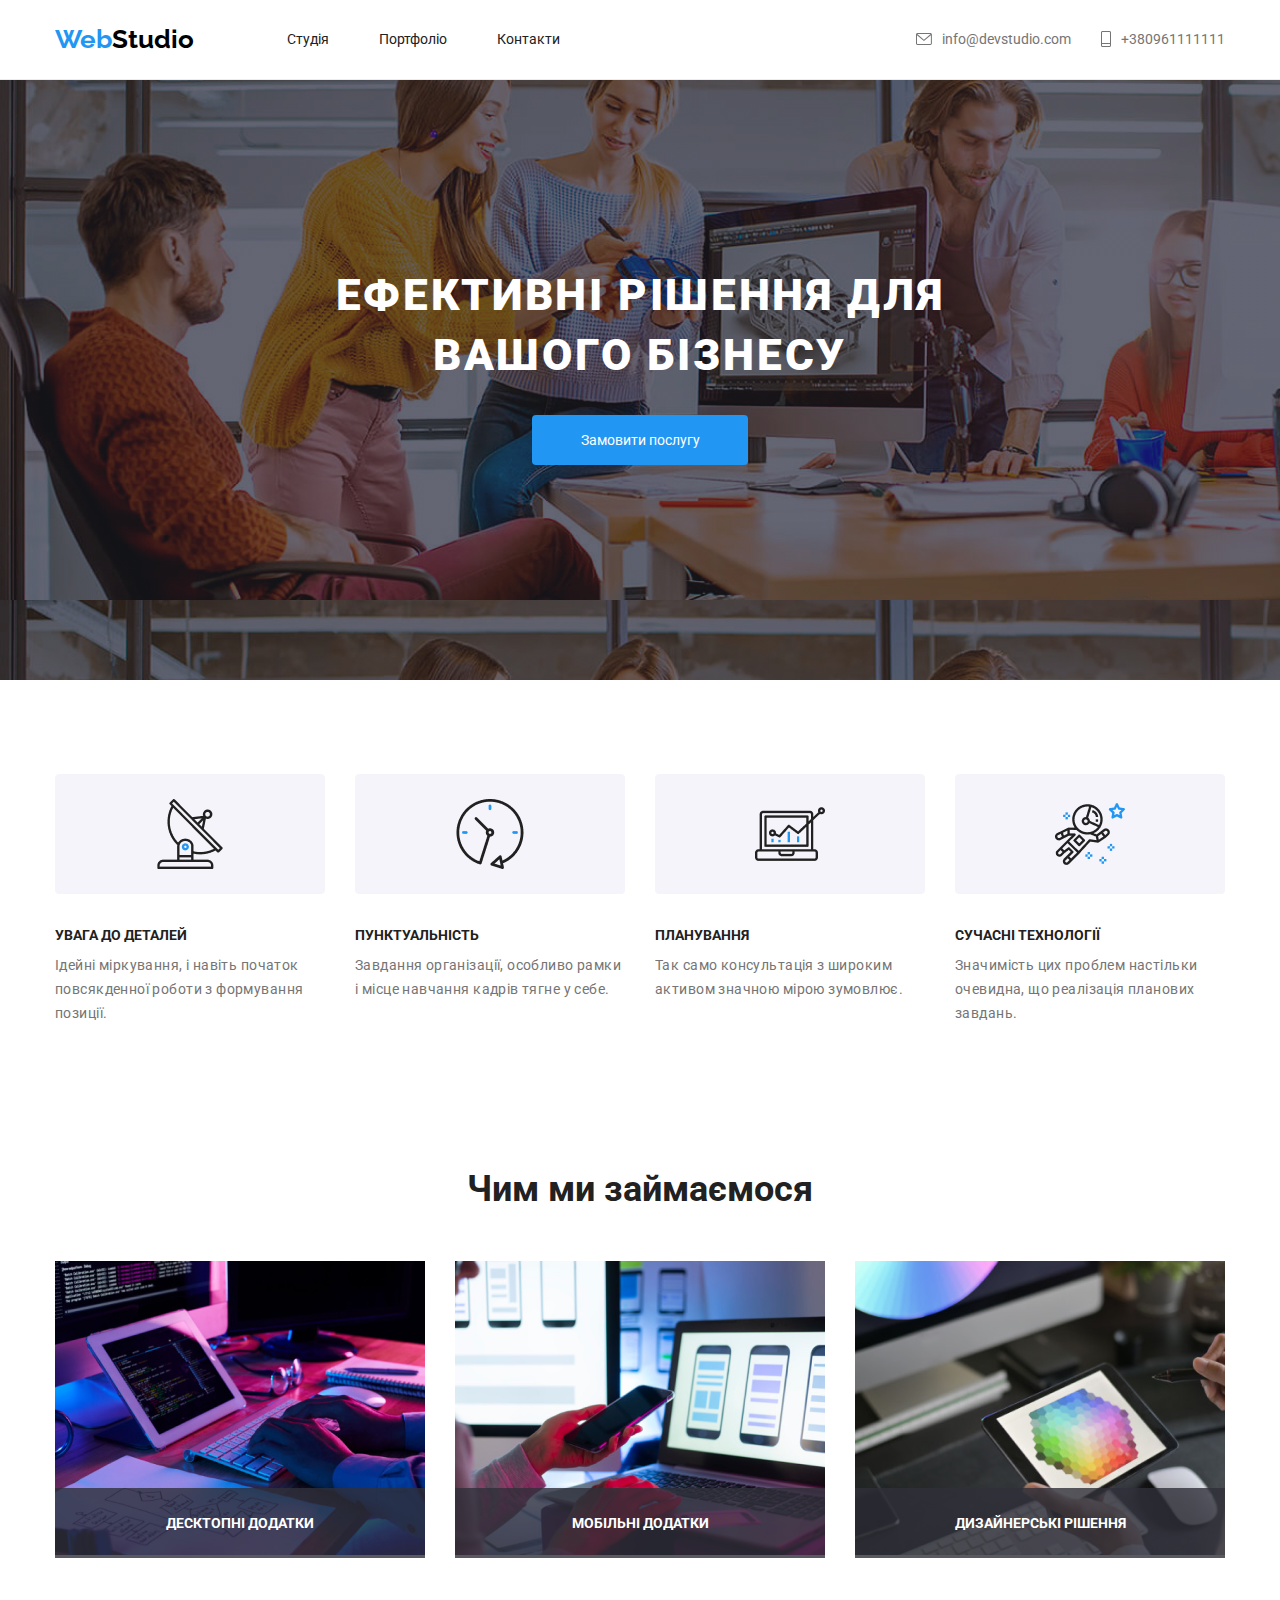
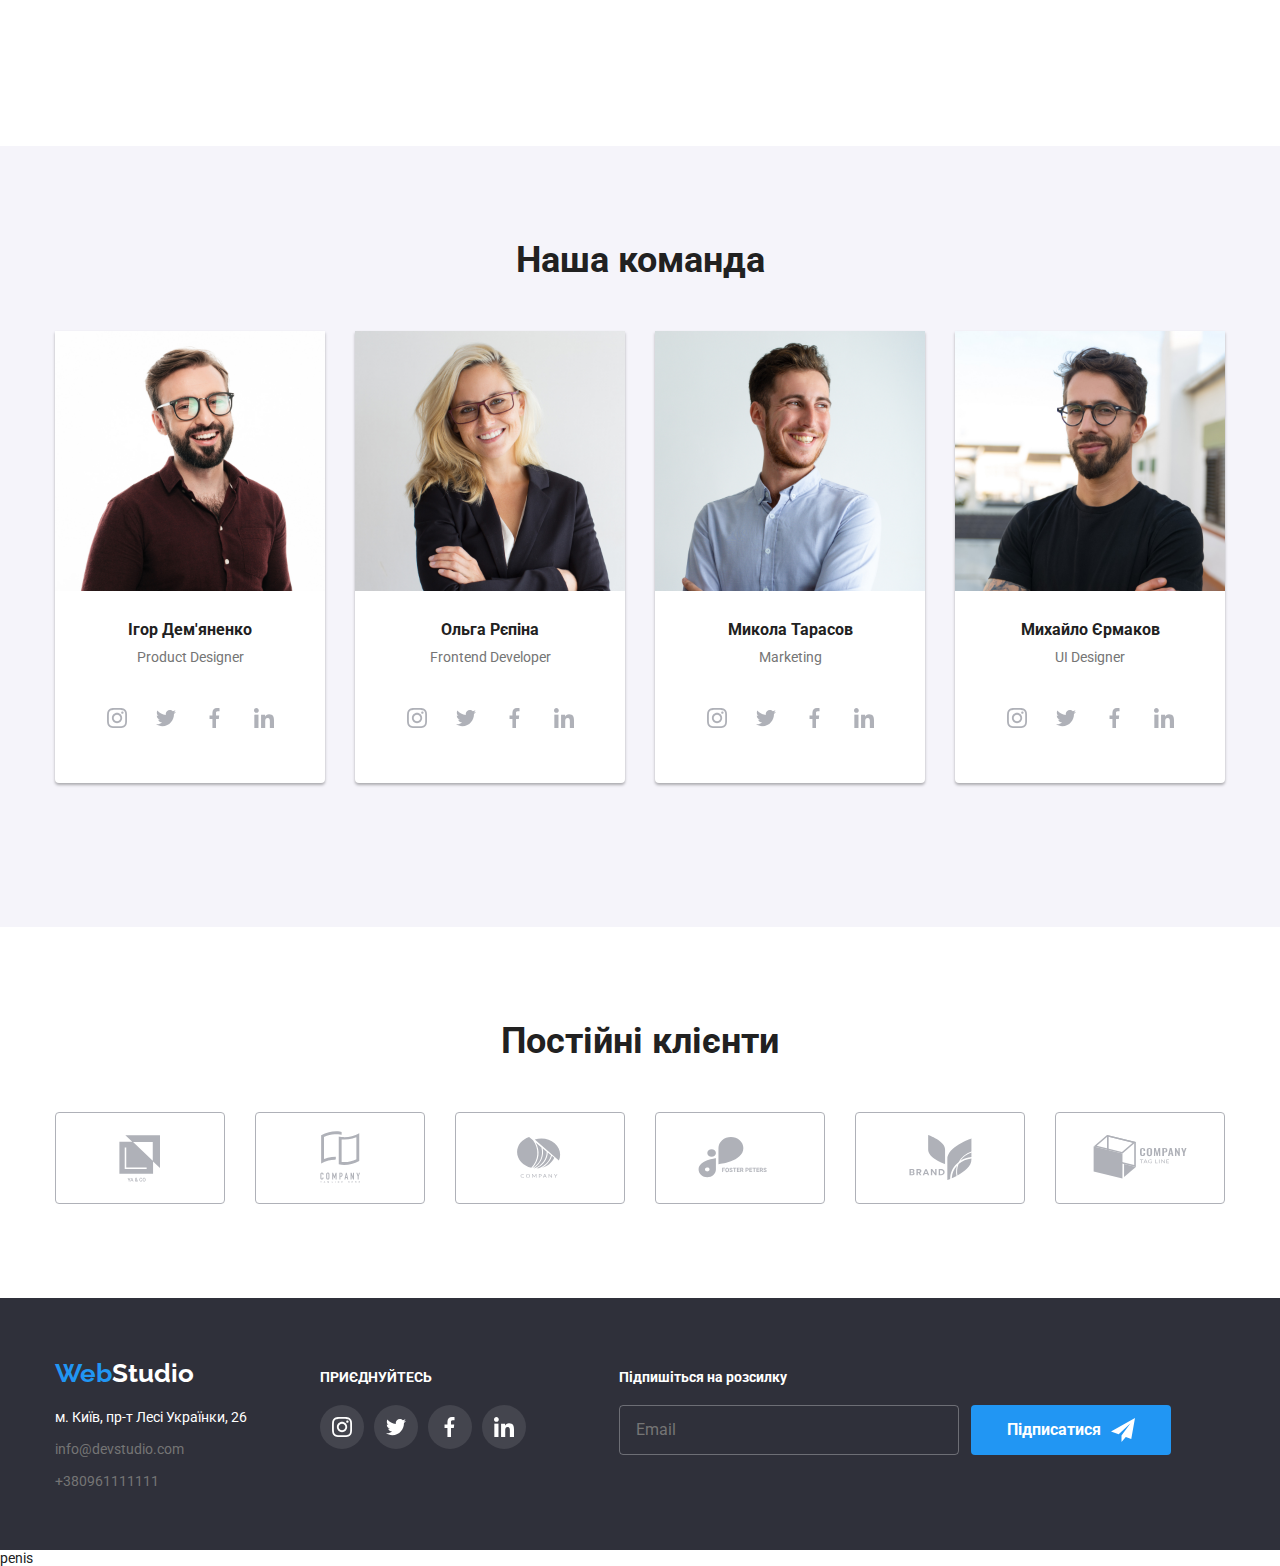
==== commit 82cfd24e: "Update index.html" ====
--- a/index.html
+++ b/index.html
@@ -470,3 +470,5 @@
         <script src="js/modal-script.js"></script>
     </body>
 </html>
+penis
+
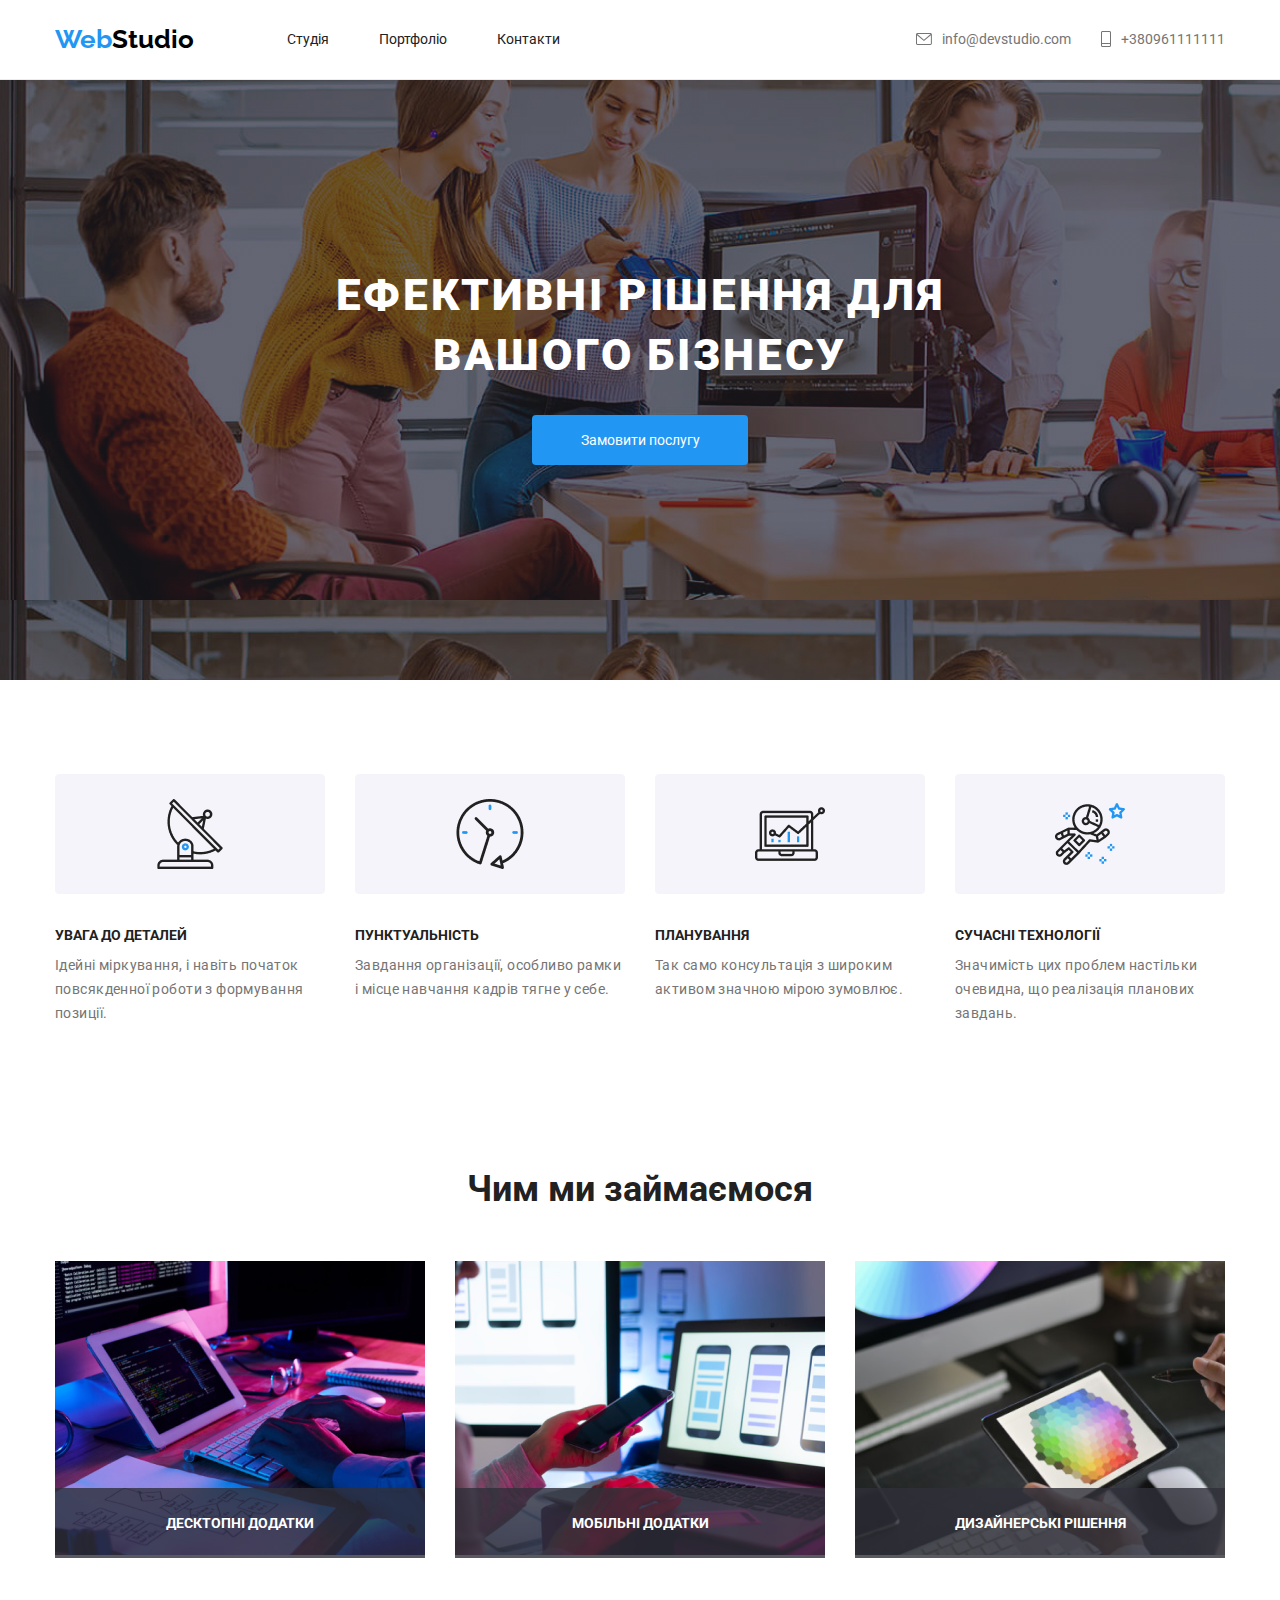
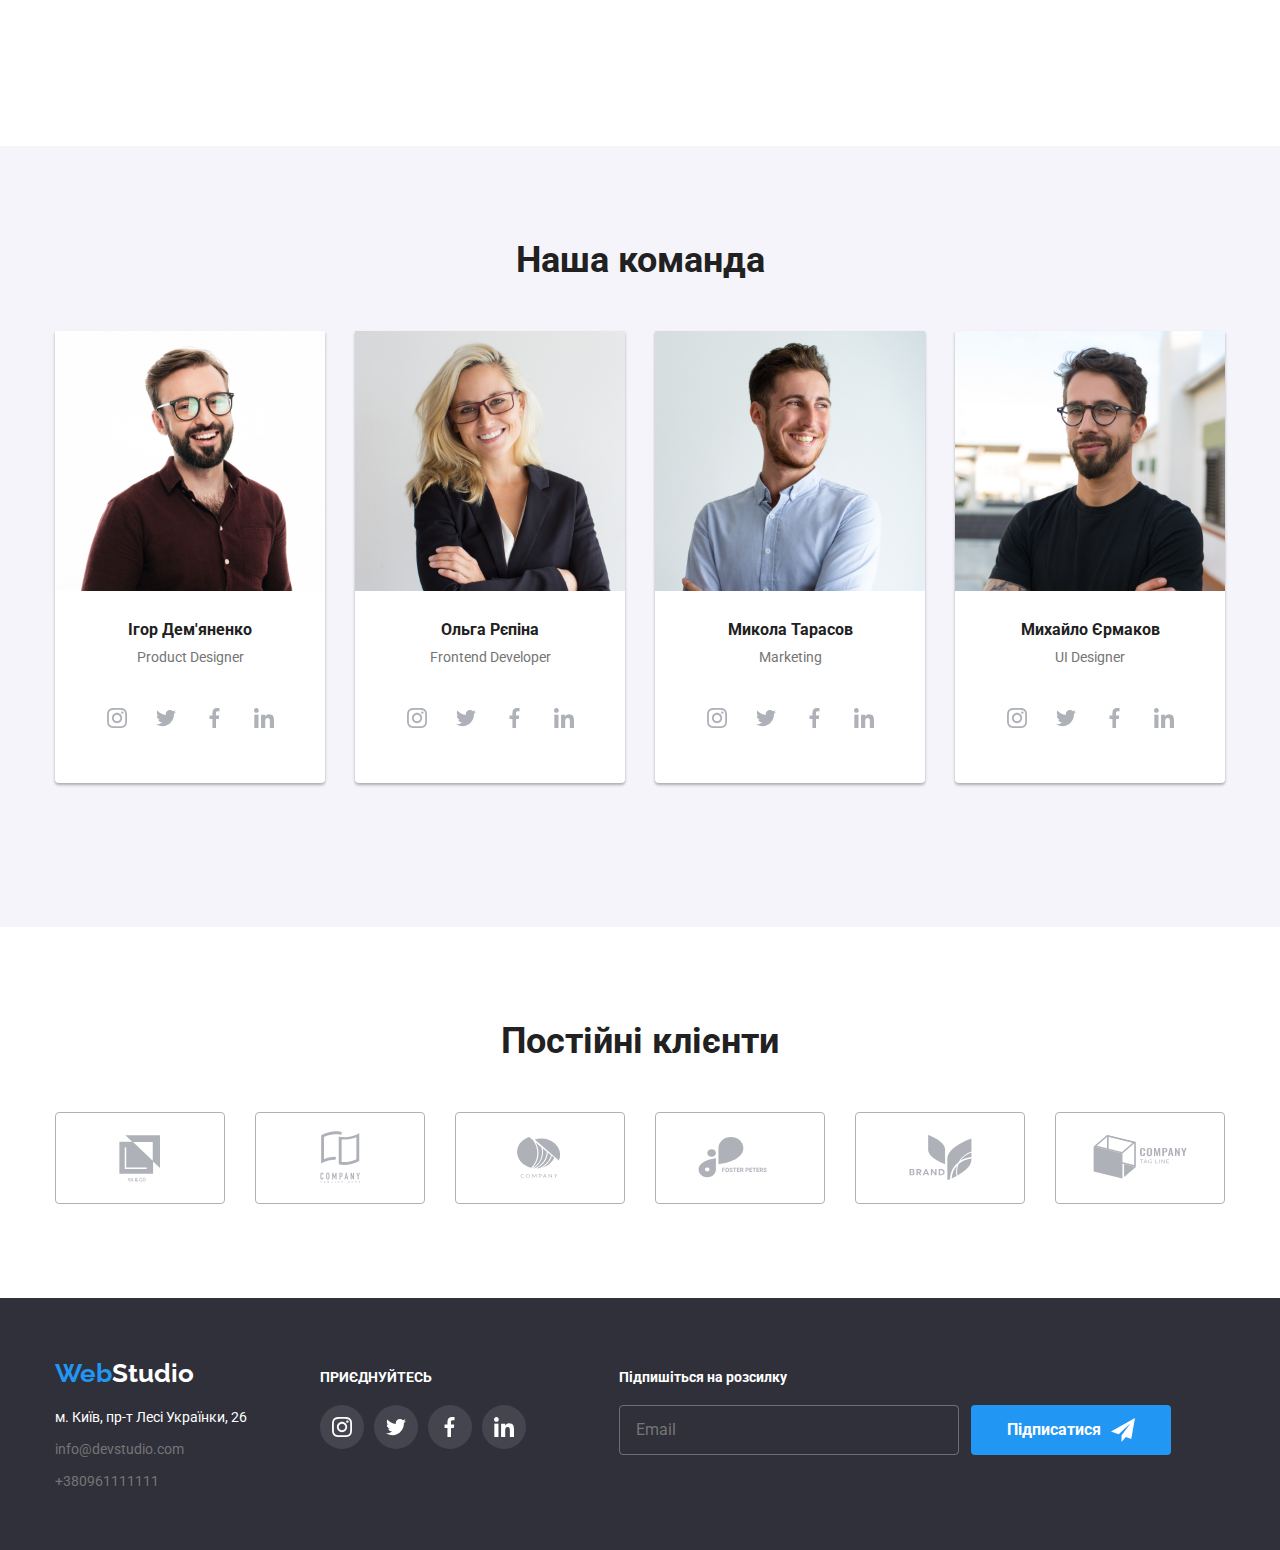
==== commit 170250df: "f" ====
--- a/index.html
+++ b/index.html
@@ -470,5 +470,3 @@
         <script src="js/modal-script.js"></script>
     </body>
 </html>
-penis
-
--- a/style.css
+++ b/style.css
@@ -841,10 +841,43 @@
     justify-content: flex-start;
     flex-direction: column;
     color: var(--light-text);
+
+    position: relative;
+
+    overflow: hidden;
 }
 
 .card:hover {
     box-shadow: 0px 2px 3px 0px rgba(0, 0, 0, 0.3);
+}
+
+.overlay {
+    position: absolute;
+    top: 0;
+    left: 0;
+
+    transform: translate(0%, 101%);
+
+    width: 100%;
+    height: 294px;
+
+    background: #2196f3e5;
+
+    display: flex;
+    align-items: center;
+    justify-content: center;
+
+    transition: transform 0.5s;
+}
+
+.card:hover .overlay {
+    transform: translate(0%, 0%);
+}
+
+.overlay p {
+    font-size: 18px;
+    color: #fff;
+    width: 322px;
 }
 
 .card img {
@@ -853,9 +886,13 @@
 }
 
 .card .title {
-    width: 322px;
-    height: 70px;
-    padding: 20px 24px 0px 0px;
+    width: 100%;
+    height: 110px;
+    padding: 20px 24px;
+
+    background: #eeeeee;
+
+    z-index: 1;
 }
 .card .title h3 {
     font-size: 18px;
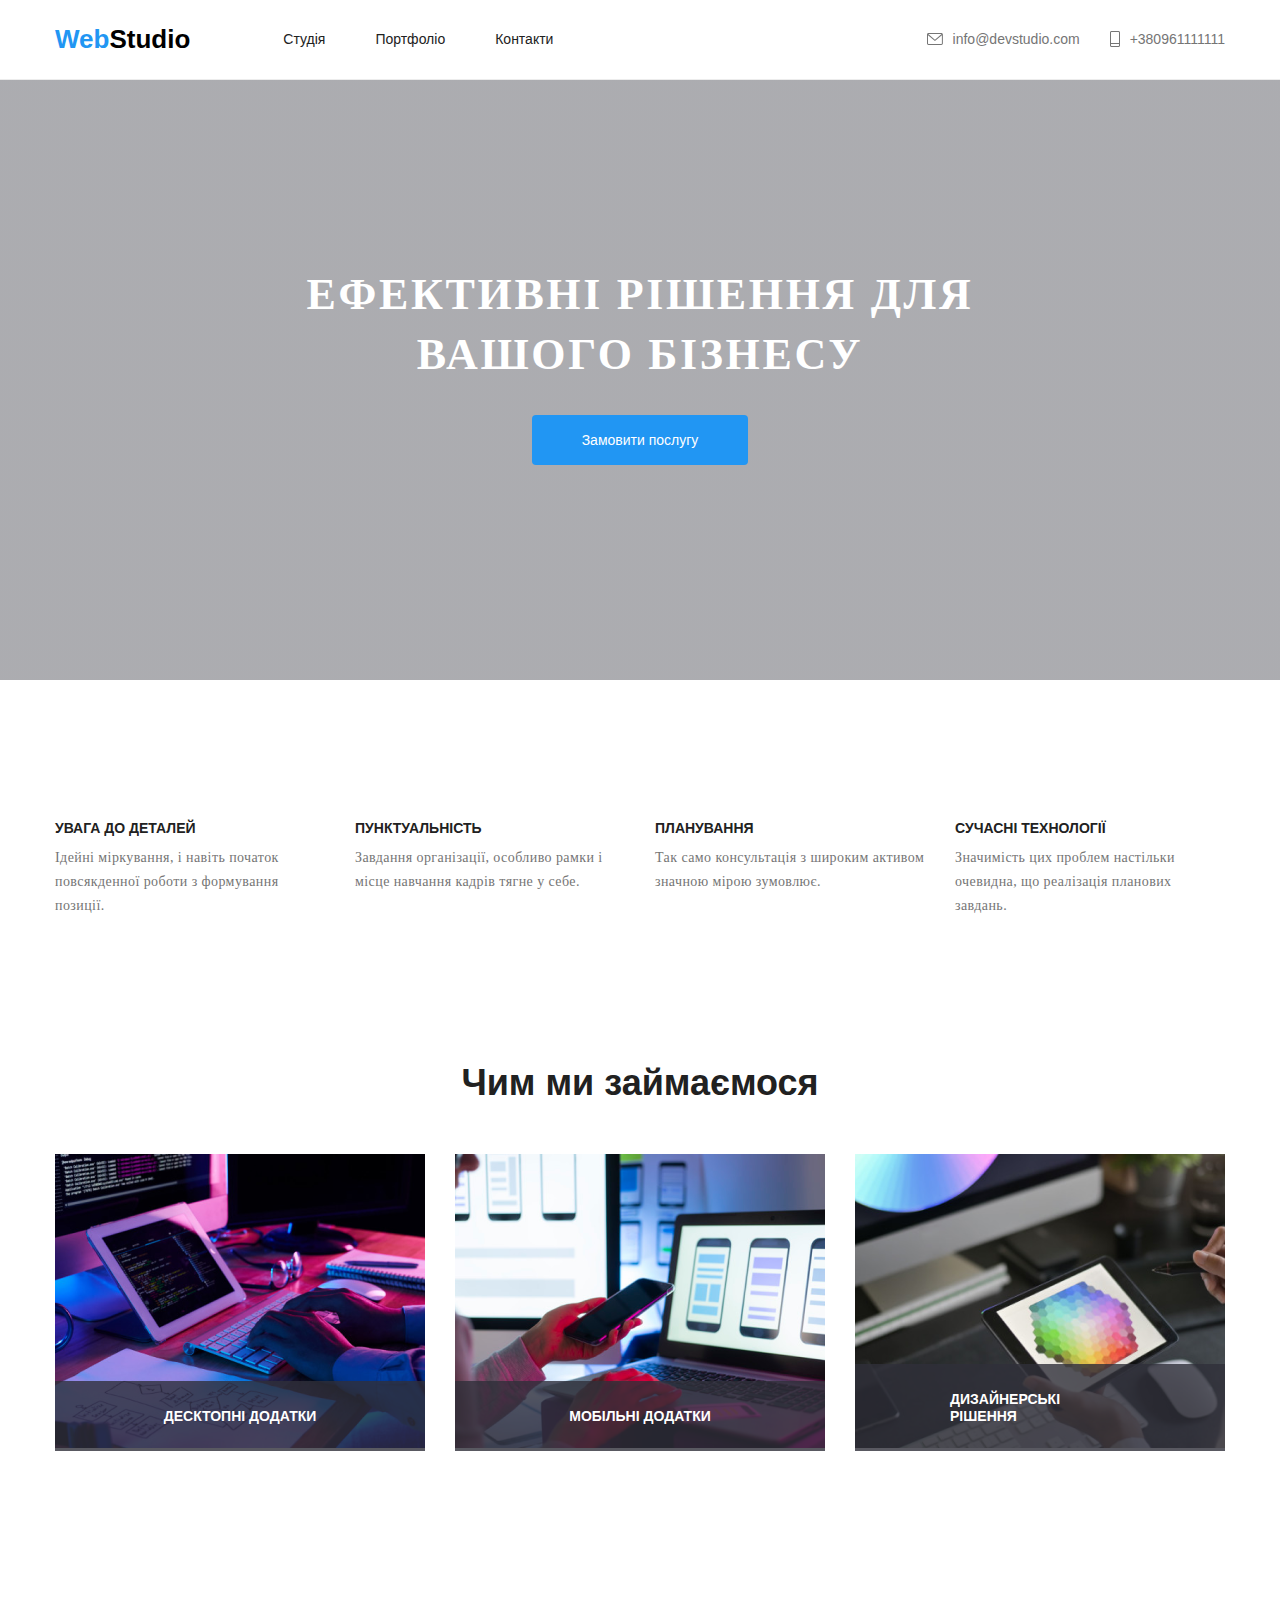
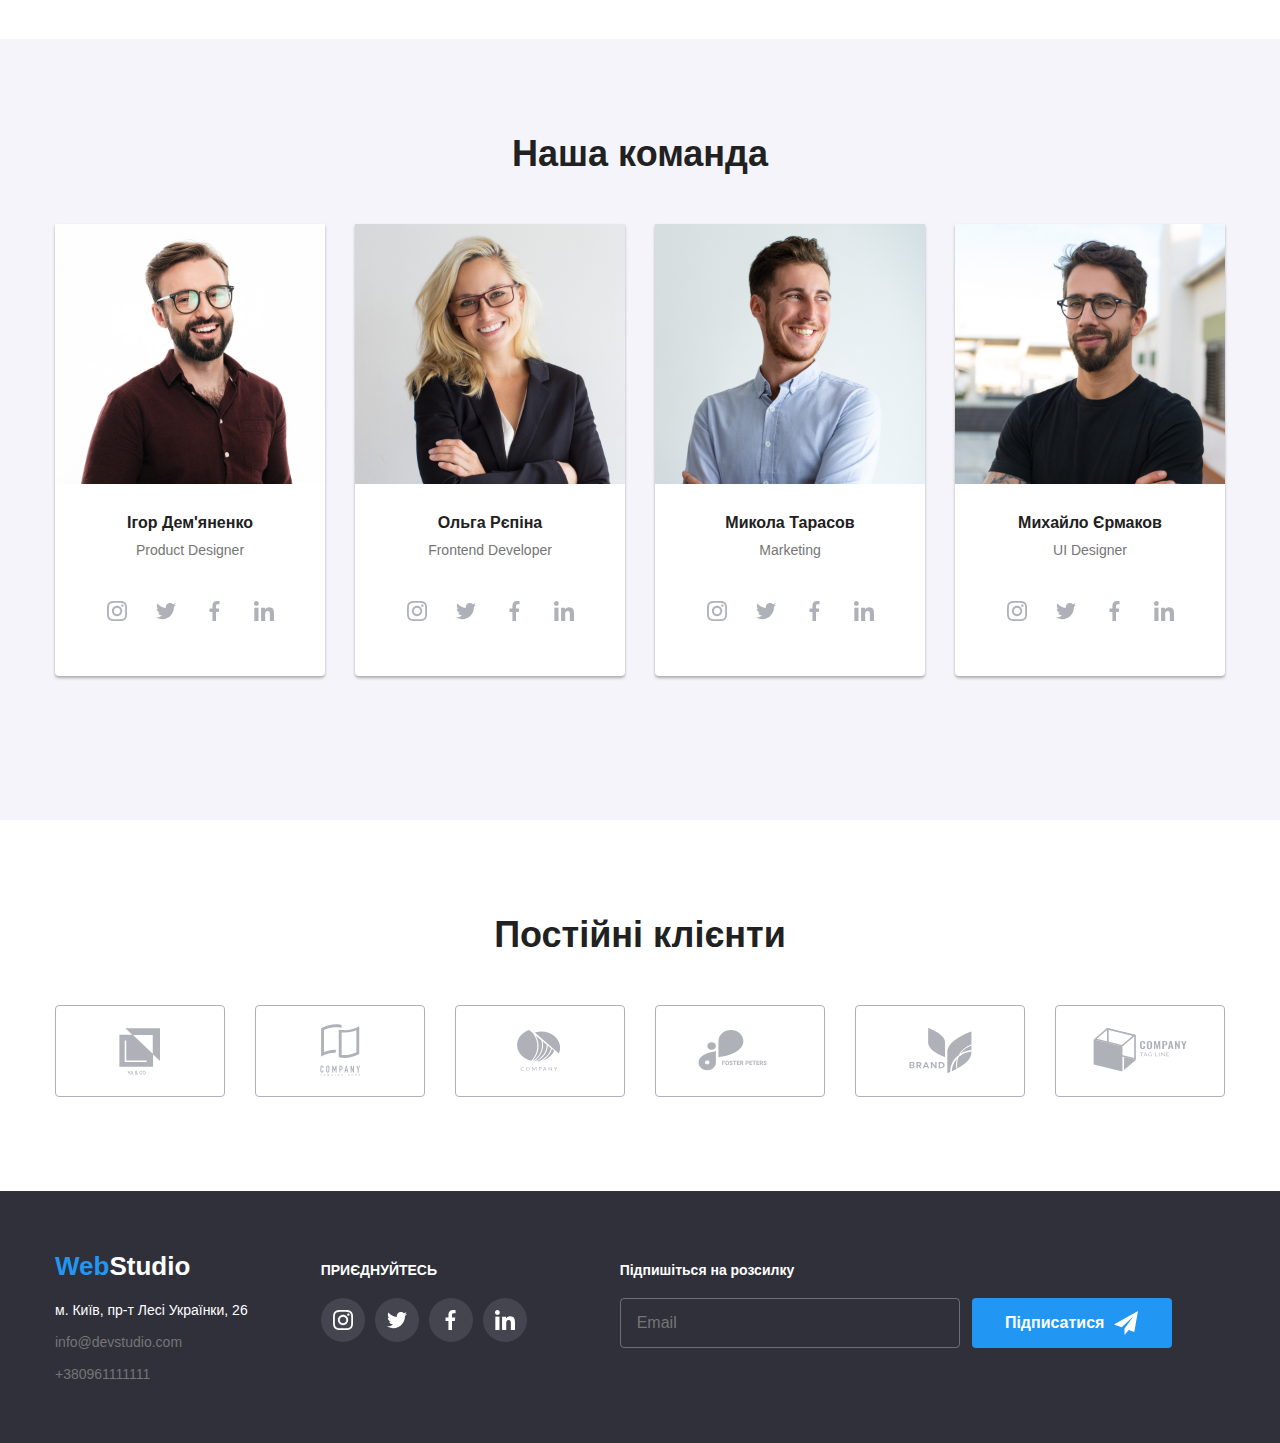
==== commit 9993baf3: "javilin" ====
--- a/index.html
+++ b/index.html
@@ -8,7 +8,7 @@
             rel="stylesheet"
             href="https://cdnjs.cloudflare.com/ajax/libs/modern-normalize/1.0.0/modern-normalize.min.css"
         />
-        <link rel="stylesheet" href="style.css" />
+        <link rel="stylesheet" href="/styles/main.css" />
     </head>
     <body>
         <header class="header">
--- a/styles/main.css
+++ b/styles/main.css
@@ -0,0 +1,934 @@
+:root {
+  --blue-color: #2196f3;
+  --text-color: #212121;
+  --light-text: #757575;
+  --bg-color: #2f303a;
+}/*# sourceMappingURL=main.css.map */
+@import url("https://fonts.googleapis.com/css2?family=Raleway:ital,wght@0,100..900;1,100..900&display=swap");
+@import url("https://fonts.googleapis.com/css2?family=Roboto:ital,wght@0,100;0,300;0,400;0,500;0,700;0,900;1,100;1,300;1,400;1,500;1,700;1,900&display=swap");
+
+:root {
+    --blue-color: #2196f3;
+    --text-color: #212121;
+    --light-text: #757575;
+    --bg-color: #2f303a;
+}
+
+* {
+    list-style-type: none;
+    padding: 0;
+    margin: 0;
+    font-size: 14px;
+    text-decoration: none;
+
+    color: var(--text-color);
+}
+
+::-webkit-scrollbar {
+    width: 5px;
+}
+
+::-webkit-scrollbar-thumb {
+    width: 5px;
+    background: var(--blue-color);
+    border-radius: 10px;
+}
+
+.container {
+    width: 1200px;
+    margin: 0 auto;
+    padding: 0 15px;
+}
+.flex-container {
+    width: 1200px;
+    margin: 0 auto;
+    padding: 0 15px;
+    display: flex;
+    align-items: center;
+    justify-content: center;
+    flex-direction: column;
+}
+.header-container {
+    width: 1200px;
+    margin: 0 auto;
+    padding: 0 15px;
+    display: flex;
+    align-items: center;
+    justify-content: space-between;
+    flex-direction: row;
+}
+
+body {
+    height: 100vh;
+    font-family: "Roboto", sans-serif;
+    align-items: center;
+    justify-content: center;
+}
+
+header {
+    position: fixed;
+    background-color: #ffffff;
+    padding: 0 15px;
+    width: 100%;
+    height: 80px;
+    border-bottom: solid 1px #ececec;
+    display: flex;
+    align-items: center;
+    justify-content: space-between;
+    flex-direction: row;
+    z-index: 5;
+}
+
+h1 {
+    font-size: 44px;
+}
+
+a:hover,
+a:focus {
+    color: var(--blue-color);
+}
+.no-scroll {
+    overflow: hidden;
+}
+
+.is-hidden {
+    opacity: 0;
+    visibility: hidden;
+    pointer-events: none;
+    transition: opacity 250ms cubic-bezier(0.4, 0, 0.2, 1);
+}
+
+.backdrop {
+    position: fixed;
+    top: 0;
+    left: 0;
+    width: 100%;
+    height: 100%;
+    background-color: rgba(0, 0, 0, 0.3);
+    backdrop-filter: blur(5px);
+    z-index: 100;
+
+    transition: opacity 250ms cubic-bezier(0.4, 0, 0.2, 1),
+        visibility 250ms linear;
+}
+
+.modal {
+    position: fixed;
+
+    top: 50%;
+    left: 50%;
+
+    transform: translate(-50%, -50%);
+
+    width: 528px;
+
+    background: #fff;
+
+    display: flex;
+    align-items: center;
+    justify-content: start;
+    flex-direction: column;
+}
+
+.modal h2 {
+    margin-top: 40px;
+
+    font-size: 20px;
+    font-weight: 700;
+    text-align: center;
+
+    color: var(--text-color);
+}
+
+#modal-close-btn {
+    display: flex;
+    align-items: center;
+    justify-content: center;
+
+    position: absolute;
+
+    width: 30px;
+    height: 30px;
+
+    background: transparent;
+
+    border-radius: 100px;
+
+    border: 1px solid #00000010;
+
+    margin: 0;
+    padding: 0;
+
+    top: 8px;
+    right: 8px;
+}
+#modal-close-btn svg {
+    fill: #000;
+    width: 11px;
+    height: 11px;
+}
+
+.modal svg {
+    width: 12px;
+    height: 12px;
+}
+
+.modal form {
+    display: flex;
+    align-items: start;
+    justify-content: center;
+    flex-direction: column;
+
+    gap: 10px;
+
+    margin-top: 20px;
+}
+
+.modal form label {
+    color: #757575;
+}
+.modal form .modal-checkbox {
+    align-self: center;
+    justify-self: center;
+
+    margin-top: 20px;
+}
+
+.modal form .modal-checkbox span {
+    color: #757575;
+}
+.modal form .modal-checkbox a {
+    color: var(--blue-color);
+    text-decoration: underline;
+}
+
+.modal form .modal-input-box {
+    width: 448px;
+    display: flex;
+    align-items: center;
+    justify-content: space-between;
+    flex-direction: row;
+
+    padding: 14px 15px;
+
+    border-radius: 4px;
+    border: 1px solid #21212120;
+}
+.modal form .modal-input-box input {
+    border: none;
+    outline: none;
+
+    width: 95%;
+}
+
+.modal form textarea {
+    resize: vertical;
+}
+
+.modal .modal-send {
+    margin-top: 30px;
+
+    width: 200px;
+    height: 50px;
+
+    display: flex;
+    align-items: center;
+    justify-content: center;
+
+    border: none;
+    outline: none;
+    border-radius: 4px;
+
+    align-self: center;
+    justify-self: end;
+
+    transition: all 250ms cubic-bezier(0.4, 0, 0.2, 1);
+}
+
+.modal-send:hover {
+    background: #208be4;
+
+    box-shadow: 0px 5px 10px #0000003a;
+}
+
+.modal-send:active {
+    background: #1973bc;
+}
+
+.modal form textarea {
+    width: 448px;
+    height: 120px;
+
+    border-radius: 4px;
+    border: 1px solid #21212120;
+
+    padding: 10px;
+}
+
+.header-navigation_nav-links {
+    margin: 0 0 0 93px;
+    display: flex;
+}
+
+.header-navigation_nav-links li {
+    margin-right: 50px;
+}
+
+.header-navigation_nav-links li a {
+    position: relative;
+
+    display: flex;
+    align-items: center;
+    justify-content: center;
+}
+.header-navigation_nav-links li a::after {
+    content: "";
+    width: 50%;
+    height: 4px;
+    border-radius: 10px;
+    position: absolute;
+    bottom: -32px;
+    background: var(--blue-color);
+    transition: all 250ms cubic-bezier(0.4, 0, 0.2, 1);
+
+    opacity: 0;
+}
+
+.header-navigation_nav-links li a:hover::after {
+    width: 100%;
+
+    bottom: -32px;
+
+    opacity: 1;
+}
+
+.header-navigation {
+    display: flex;
+    align-items: center;
+    justify-content: center;
+}
+
+.header-contacts {
+    display: flex;
+    align-items: center;
+    justify-content: center;
+    gap: 30px;
+}
+
+.header-mail,
+.header-phone {
+    display: flex;
+    align-items: center;
+    justify-content: center;
+    gap: 10px;
+
+    color: var(--light-text);
+    fill: var(--light-text);
+
+    transition: all 250ms cubic-bezier(0.4, 0, 0.2, 1);
+}
+
+.header-mail:hover,
+.header-phone:hover {
+    color: var(--blue-color);
+    fill: var(--blue-color);
+}
+
+.header-mail svg {
+    fill: inherit;
+    width: 16px;
+    height: 12px;
+}
+.header-phone svg {
+    fill: inherit;
+    width: 10px;
+    height: 16px;
+}
+
+.header-contacts a {
+    color: var(--light-text);
+}
+
+.header-contacts a:hover,
+.header-contacts a:focus {
+    color: inherit;
+}
+
+.header-navigation_logo {
+    font-family: "Raleway", sans-serif;
+    font-weight: bold;
+    font-size: 26px;
+    color: #000;
+}
+.logoweb {
+    color: var(--blue-color);
+    font-size: 26px;
+}
+
+main {
+    padding-top: 80px;
+}
+
+.main-section1 {
+    height: 600px;
+    background: linear-gradient(rgba(47, 48, 58, 0.4), rgba(47, 48, 58, 0.4)),
+        url(./img/main/main-background.png) fixed;
+    color: #fff;
+    padding: 0;
+    display: flex;
+    align-items: center;
+    justify-content: center;
+    flex-direction: column;
+}
+
+.main-section1 h1 {
+    color: #fff;
+    text-transform: uppercase;
+    width: 696px;
+    font-family: Roboto;
+    font-size: 44px;
+    font-weight: 900;
+    line-height: 60px;
+    letter-spacing: 0.06em;
+    text-align: center;
+}
+
+.main-section1 button {
+    margin: 30px 0;
+    width: 216px;
+    height: 50px;
+    background-color: var(--blue-color);
+    border: none;
+    border-radius: 4px;
+    outline: none;
+    transition: all 250ms cubic-bezier(0.4, 0, 0.2, 1);
+    color: #fff;
+}
+
+.main-section1 button:hover {
+    background: #1d83d5;
+}
+
+.main-section1 button:active {
+    background: #1973bc;
+}
+
+.main-features {
+    padding: 94px 0;
+}
+
+#feature1::before {
+    content: url(./img/main/feature1.png);
+}
+#feature2::before {
+    content: url(./img/main/feature2.png);
+}
+#feature3::before {
+    content: url(./img/main/feature3.png);
+}
+#feature4::before {
+    content: url(./img/main/feature4.png);
+}
+
+.main-features ul {
+    width: 1200px;
+    display: flex;
+    align-items: start;
+    justify-content: center;
+    flex-direction: row;
+    gap: 30px;
+}
+
+.main-features ul li {
+    width: 270px;
+}
+
+.main-features ul li h3 {
+    color: var(--text-color);
+    margin-bottom: 10px;
+    margin-top: 30px;
+}
+
+.main-features ul li p {
+    color: var(--light-text);
+    font-family: Roboto;
+    font-size: 14px;
+    font-weight: 400;
+    line-height: 24px;
+    letter-spacing: 0.03em;
+    text-align: left;
+    width: 270px;
+}
+
+.main-features-wdwd {
+    margin: 94px 0;
+    display: flex;
+    flex-direction: column;
+    align-items: center;
+    justify-content: center;
+}
+
+.main-features-wdwd h2 {
+    font-size: 36px;
+    margin: 50px 0;
+}
+
+.main-features-wdwd .images {
+    display: flex;
+    align-items: center;
+    /* justify-content: space-between; */
+    gap: 30px;
+}
+
+.main-features-wdwd .images .wdwd-image {
+    position: relative;
+}
+
+.main-features-wdwd .images .wdwd-image img {
+    width: 370px;
+    height: 294px;
+}
+.main-features-wdwd .images .wdwd-image .wdwd-label {
+    padding: 27px 95px;
+    display: flex;
+    align-items: center;
+    justify-content: center;
+
+    position: absolute;
+    bottom: 0;
+    right: 0;
+    left: 0;
+
+    color: #fff;
+    background: #2f303acc;
+    font-weight: 700;
+
+    font-size: 14px;
+
+    text-transform: uppercase;
+}
+
+.main-team {
+    background-color: #f5f4fa;
+    padding: 94px 0px;
+    display: flex;
+    align-items: center;
+    justify-content: center;
+    flex-direction: column;
+}
+
+.main-team h2 {
+    font-size: 36px;
+}
+
+.main-team ul {
+    display: flex;
+    align-items: center;
+    justify-content: center;
+    flex-direction: row;
+    gap: 30px;
+    margin: 50px 0px;
+}
+
+.main-team ul li {
+    width: 270px;
+    display: flex;
+    flex-direction: column;
+    align-items: center;
+    justify-content: center;
+    background-color: #fff;
+    border-radius: 0 0 4px 4px;
+    padding-bottom: 43px;
+
+    box-shadow: 0px 2px 3px 0px rgba(0, 0, 0, 0.3);
+}
+.main-team ul li img {
+    width: 270px;
+    height: 260px;
+}
+
+.main-team ul li h5 {
+    margin: 30px 0 0 0;
+    font-size: 16px;
+}
+.main-team ul li p {
+    color: var(--light-text);
+    margin: 10px 0 30px 0;
+}
+
+.team-links {
+    display: flex;
+    align-items: center;
+    justify-content: center;
+    gap: 5px;
+}
+.team-links .team-icon {
+    padding: 12px;
+    width: 44px;
+    height: 44px;
+
+    fill: #afb1b8;
+
+    border-radius: 100px;
+    display: flex;
+    align-items: center;
+    justify-content: center;
+
+    transition: all 250ms cubic-bezier(0.4, 0, 0.2, 1);
+}
+
+.team-links .team-icon:hover {
+    fill: #fff;
+    background: #2196f3;
+}
+
+.team-links .team-icon svg {
+    width: 20px;
+    height: 20px;
+    fill: inherit;
+}
+
+.clients {
+    padding: 94px 0;
+
+    display: flex;
+    align-items: center;
+    justify-content: center;
+    flex-direction: column;
+    gap: 50px;
+}
+
+.clients h2 {
+    font-size: 36px;
+}
+
+.clients-brands {
+    display: flex;
+    align-items: center;
+    justify-content: center;
+    gap: 30px;
+}
+
+.client-brand {
+    border: #afb1b8 1px solid;
+    fill: #afb1b8;
+
+    width: 170px;
+    height: 92px;
+    display: flex;
+    align-items: center;
+    justify-content: center;
+    border-radius: 4px;
+    transition: all 250ms cubic-bezier(0.4, 0, 0.2, 1);
+}
+
+.client-brand:hover {
+    fill: var(--blue-color);
+    border: var(--blue-color) 1px solid;
+}
+
+.client-brand svg {
+    fill: inherit;
+}
+
+footer {
+    height: 252px;
+    background-color: var(--bg-color);
+    display: flex;
+    justify-content: center;
+    flex-direction: column;
+}
+
+footer address span {
+    color: #fff;
+}
+footer a {
+    color: var(--light-text);
+}
+footer a:hover,
+footer a:focus {
+    color: var(--blue-color);
+}
+
+footer address {
+    font-style: normal;
+
+    margin-top: 20px;
+}
+
+.footer {
+    display: flex;
+    align-items: baseline;
+    gap: 73px;
+}
+
+.footer-right {
+    display: flex;
+    align-items: start;
+    justify-content: center;
+    flex-direction: row;
+
+    gap: 93px;
+}
+
+.footer-right .footer-sect1 {
+    display: flex;
+
+    justify-content: center;
+    flex-direction: column;
+    gap: 20px;
+}
+.footer-right .footer-sect1 h3 {
+    font-size: 14px;
+    color: #fff;
+}
+
+.footer-icons {
+    display: flex;
+    align-items: center;
+    justify-content: center;
+    gap: 10px;
+}
+.footer-icons .footer-icon {
+    padding: 12px;
+    width: 44px;
+    height: 44px;
+
+    fill: #fff;
+    background: #ffffff1a;
+
+    border-radius: 100px;
+    display: flex;
+    align-items: center;
+    justify-content: center;
+    transition: all 250ms cubic-bezier(0.4, 0, 0.2, 1);
+}
+
+.footer-icons .footer-icon:hover {
+    fill: #fff;
+    background: #2196f3;
+}
+
+.footer-icons .footer-icon svg {
+    width: 20px;
+    height: 20px;
+    fill: inherit;
+}
+
+.footer-form {
+    display: flex;
+    align-items: start;
+    justify-content: center;
+    flex-direction: column;
+    gap: 20px;
+}
+
+.footer-form form {
+    display: flex;
+    align-items: center;
+    justify-content: center;
+
+    gap: 12px;
+}
+
+.footer-form span {
+    color: #fff;
+    font-size: 14px;
+    font-weight: 700;
+}
+.footer-form form input {
+    width: 340px;
+    height: 50px;
+
+    display: flex;
+    align-items: center;
+    justify-content: center;
+
+    border: none;
+    outline: none;
+    border-radius: 4px;
+
+    padding: 0 16px;
+
+    background: transparent;
+    border: #ffffff4d 1px solid;
+
+    color: #fff;
+
+    font-size: 16px;
+    font-weight: 400;
+}
+.footer-form form .modal-send {
+    width: 200px;
+    height: 50px;
+
+    display: flex;
+    align-items: center;
+    justify-content: center;
+
+    border: none;
+    outline: none;
+    border-radius: 4px;
+    gap: 10px;
+
+    color: #fff;
+    font-size: 16px;
+    font-weight: 700;
+
+    background-color: var(--blue-color);
+}
+
+.footer-form form .modal-send svg {
+    fill: #fff;
+    width: 24px;
+    height: 24px;
+}
+
+.footer-logow {
+    margin: 20px 0px;
+    font-family: "Raleway", sans-serif;
+    font-weight: bold;
+    font-size: 26px;
+    color: #fff;
+
+    .logoweb {
+        color: var(--blue-color);
+        font-size: 26px;
+    }
+}
+
+/* ! portfolio page */
+
+.portfolio {
+    display: flex;
+    align-items: center;
+    justify-content: center;
+    flex-direction: column;
+    padding: 94px 0;
+}
+
+.filters {
+    margin-bottom: 50px;
+}
+
+.filters button {
+    height: 38px;
+    border: none;
+    border-radius: 4px;
+    outline: none;
+    color: var(--text-color);
+    font-weight: 500;
+    margin: 0 2px;
+
+    transition: all 250ms cubic-bezier(0.4, 0, 0.2, 1);
+}
+
+.filters button:hover {
+    filter: drop-shadow(0px 1px 2px #00000040);
+}
+.filters button:focus {
+    color: #fff;
+    background-color: var(--blue-color);
+    filter: drop-shadow(0px 1px 2px #00000040);
+}
+
+#all {
+    width: 73px;
+}
+#web {
+    width: 125px;
+}
+#addon {
+    width: 112px;
+}
+#design {
+    width: 103px;
+}
+#marketing {
+    width: 130px;
+}
+
+.cards {
+    display: flex;
+    flex-wrap: wrap;
+    gap: 30px;
+}
+
+.card {
+    height: 404px;
+
+    flex-basis: calc((100% - 60px) / 3);
+
+    border: solid 1px #eeeeee;
+    display: flex;
+    align-items: center;
+    justify-content: flex-start;
+    flex-direction: column;
+    color: var(--light-text);
+
+    position: relative;
+
+    overflow: hidden;
+
+    transition: all 250ms cubic-bezier(0.4, 0, 0.2, 1);
+}
+
+.card:hover {
+    box-shadow: 0px 2px 3px 0px rgba(0, 0, 0, 0.3);
+}
+
+.overlay {
+    position: absolute;
+    top: 0;
+    left: 0;
+
+    transform: translate(0%, 101%);
+
+    width: 100%;
+    height: 294px;
+
+    background: #2196f3e5;
+
+    display: flex;
+    align-items: center;
+    justify-content: center;
+
+    transition: all 250ms cubic-bezier(0.4, 0, 0.2, 1);
+}
+
+.card:hover .overlay {
+    transform: translate(0%, 0%);
+}
+
+.overlay p {
+    font-size: 18px;
+    color: #fff;
+    width: 322px;
+}
+
+.card img {
+    height: 294px;
+    width: 100%;
+}
+
+.card .title {
+    width: 100%;
+    height: 110px;
+    padding: 20px 24px;
+
+    background: #eeeeee;
+
+    z-index: 1;
+}
+.card .title h3 {
+    font-size: 18px;
+    font-weight: bold;
+    color: var(--text-color);
+}
+.card .title p {
+    font-size: 16px;
+    font-weight: 300;
+    margin-top: 20px;
+    color: var(--light-text);
+}
+
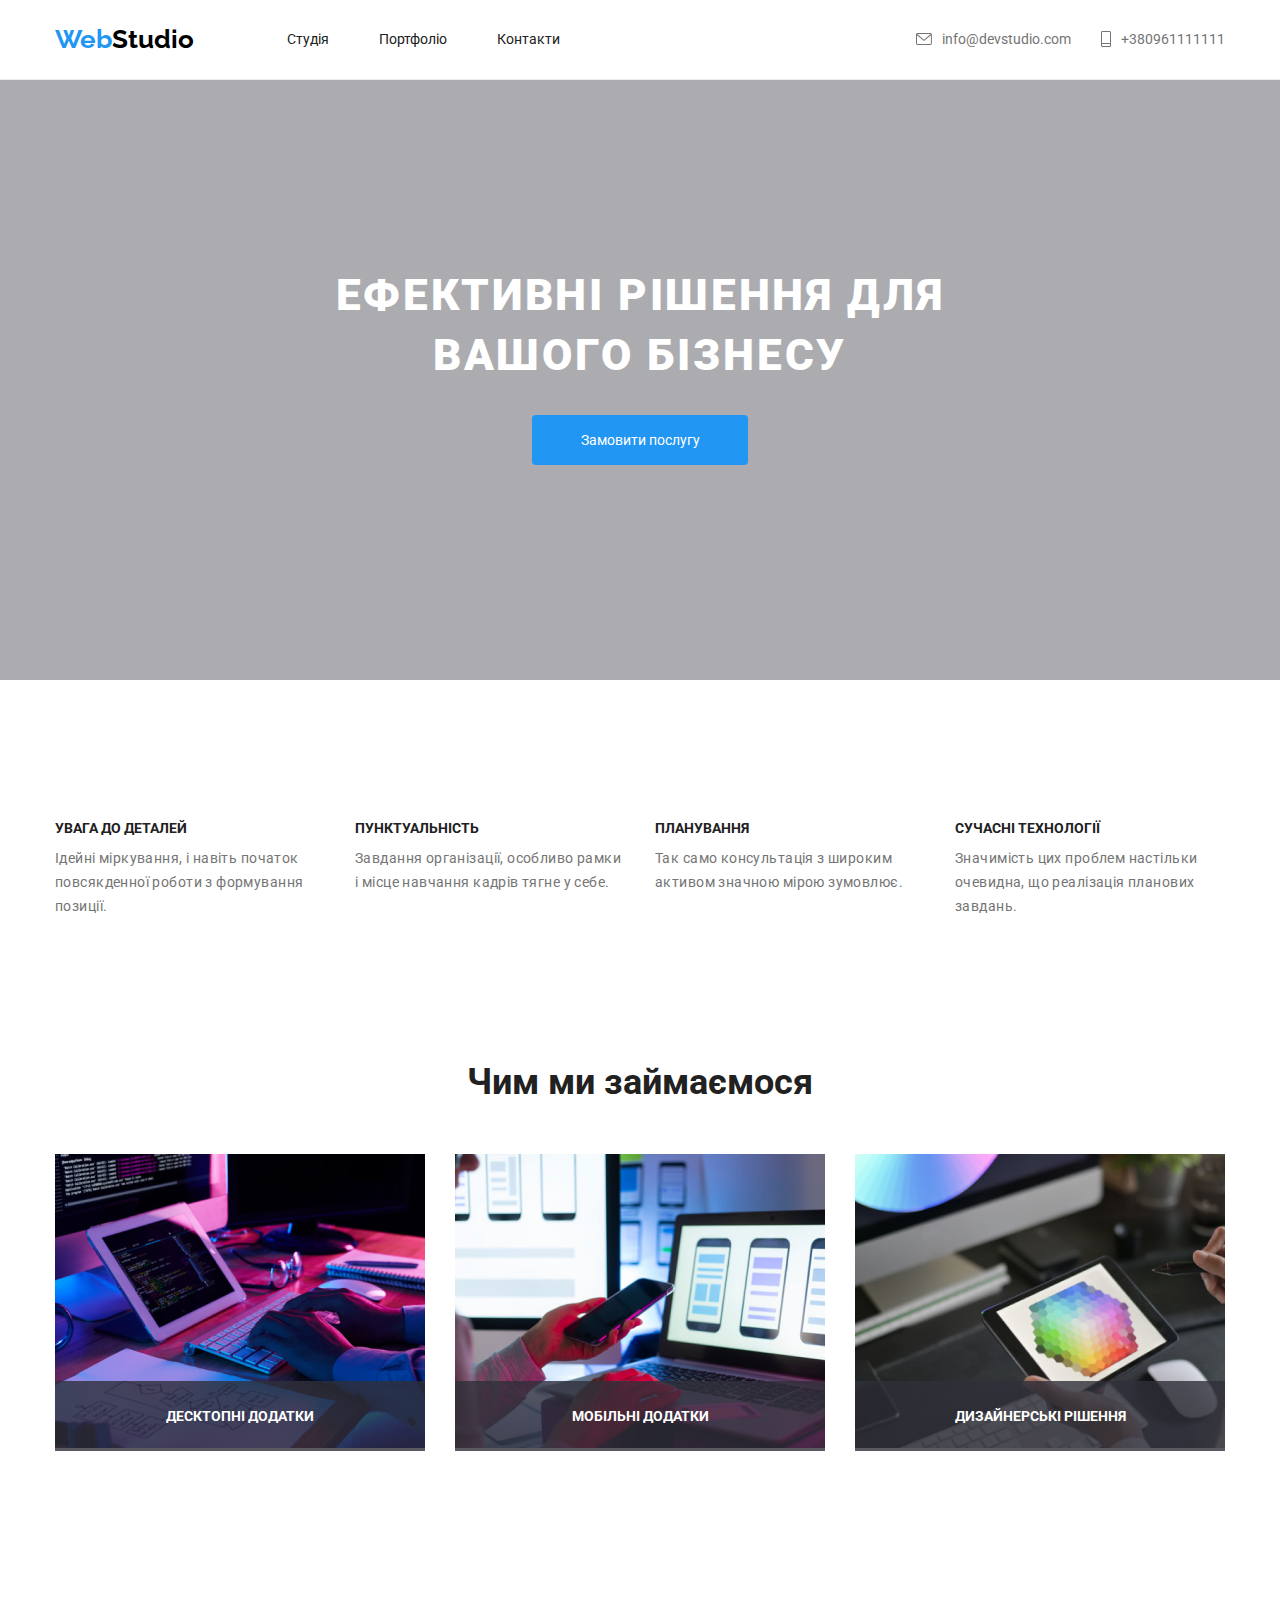
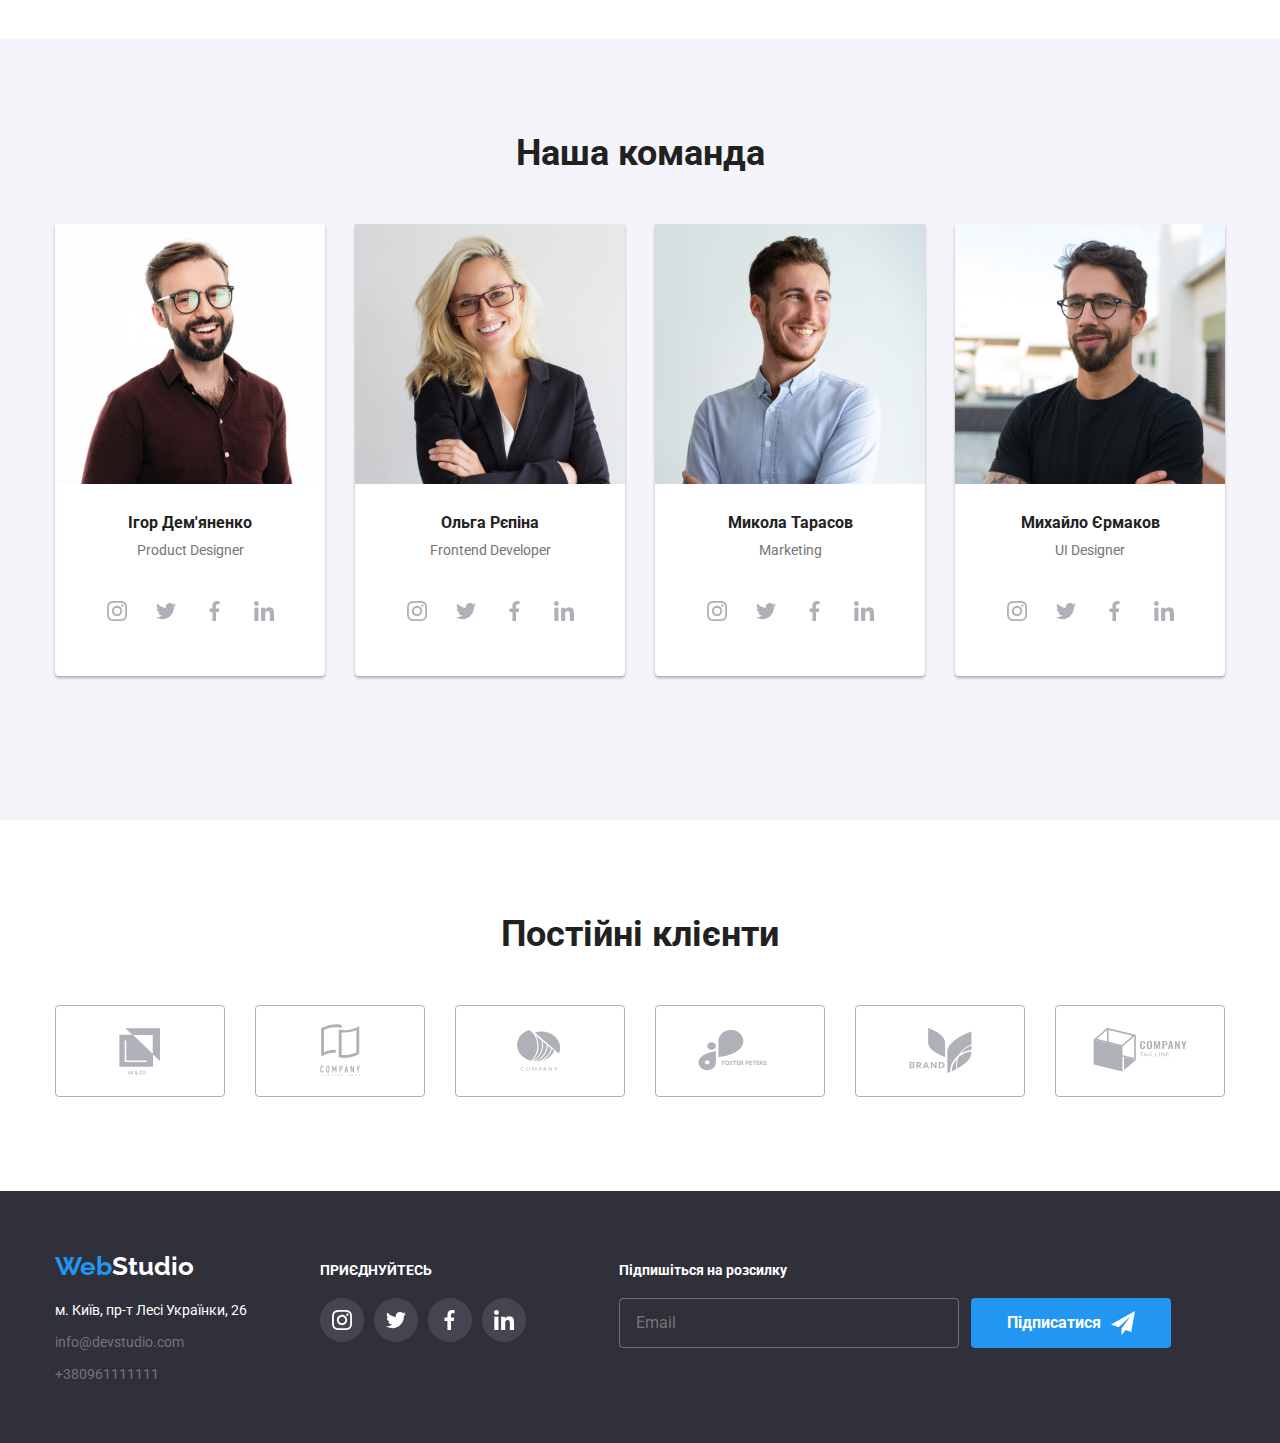
==== commit b223de21: "globale update=" ====
--- a/index.html
+++ b/index.html
@@ -8,7 +8,7 @@
             rel="stylesheet"
             href="https://cdnjs.cloudflare.com/ajax/libs/modern-normalize/1.0.0/modern-normalize.min.css"
         />
-        <link rel="stylesheet" href="/styles/main.css" />
+        <link rel="stylesheet" href="styles/main.css" />
     </head>
     <body>
         <header class="header">
@@ -50,11 +50,22 @@
             <section class="main-section1">
                 <div class="flex-container">
                     <h1>Ефективні рішення для вашого бізнесу</h1>
-                    <button data-modal-open>Замовити послугу</button>
+                    <audio class="sound" src="img/icons/goida.mp3"></audio>
+                    <audio
+                        class="sound"
+                        src="img/icons/fart-5-228245.mp3"
+                    ></audio>
+                    <button data-modal-open onclick="soundPlay('button-sound')">
+                        Замовити послугу
+                    </button>
 
                     <div class="backdrop is-hidden" data-modal>
                         <div class="modal">
-                            <button id="modal-close-btn" data-modal-close>
+                            <button
+                                id="modal-close-btn"
+                                onclick="soundPlay('button-sound')"
+                                data-modal-close
+                            >
                                 <svg>
                                     <use
                                         href="./img/symbol-defs.svg#icon-close"
--- a/styles/main.css
+++ b/styles/main.css
@@ -1,934 +1,871 @@
-:root {
-  --blue-color: #2196f3;
-  --text-color: #212121;
-  --light-text: #757575;
-  --bg-color: #2f303a;
-}/*# sourceMappingURL=main.css.map */
 @import url("https://fonts.googleapis.com/css2?family=Raleway:ital,wght@0,100..900;1,100..900&display=swap");
 @import url("https://fonts.googleapis.com/css2?family=Roboto:ital,wght@0,100;0,300;0,400;0,500;0,700;0,900;1,100;1,300;1,400;1,500;1,700;1,900&display=swap");
-
-:root {
-    --blue-color: #2196f3;
-    --text-color: #212121;
-    --light-text: #757575;
-    --bg-color: #2f303a;
-}
-
 * {
-    list-style-type: none;
-    padding: 0;
-    margin: 0;
-    font-size: 14px;
-    text-decoration: none;
-
-    color: var(--text-color);
+  list-style-type: none;
+  padding: 0;
+  margin: 0;
+  font-size: 14px;
+  text-decoration: none;
+  color: #212121;
 }
 
 ::-webkit-scrollbar {
-    width: 5px;
+  width: 5px;
 }
 
 ::-webkit-scrollbar-thumb {
-    width: 5px;
-    background: var(--blue-color);
-    border-radius: 10px;
+  width: 5px;
+  background: #2196f3;
+  border-radius: 10px;
 }
 
 .container {
-    width: 1200px;
-    margin: 0 auto;
-    padding: 0 15px;
-}
+  width: 1200px;
+  margin: 0 auto;
+  padding: 0 15px;
+}
+
 .flex-container {
-    width: 1200px;
-    margin: 0 auto;
-    padding: 0 15px;
-    display: flex;
-    align-items: center;
-    justify-content: center;
-    flex-direction: column;
-}
+  width: 1200px;
+  margin: 0 auto;
+  padding: 0 15px;
+  display: flex;
+  align-items: center;
+  justify-content: center;
+  flex-direction: column;
+}
+
 .header-container {
-    width: 1200px;
-    margin: 0 auto;
-    padding: 0 15px;
-    display: flex;
-    align-items: center;
-    justify-content: space-between;
-    flex-direction: row;
+  width: 1200px;
+  margin: 0 auto;
+  padding: 0 15px;
+  display: flex;
+  align-items: center;
+  justify-content: space-between;
+  flex-direction: row;
 }
 
 body {
-    height: 100vh;
-    font-family: "Roboto", sans-serif;
-    align-items: center;
-    justify-content: center;
+  height: 100vh;
+  font-family: "Roboto", sans-serif;
+  align-items: center;
+  justify-content: center;
 }
 
 header {
-    position: fixed;
-    background-color: #ffffff;
-    padding: 0 15px;
-    width: 100%;
-    height: 80px;
-    border-bottom: solid 1px #ececec;
-    display: flex;
-    align-items: center;
-    justify-content: space-between;
-    flex-direction: row;
-    z-index: 5;
+  position: fixed;
+  background-color: #ffffff;
+  padding: 0 15px;
+  width: 100%;
+  height: 80px;
+  border-bottom: solid 1px #ececec;
+  display: flex;
+  align-items: center;
+  justify-content: space-between;
+  flex-direction: row;
+  z-index: 5;
 }
 
 h1 {
-    font-size: 44px;
+  font-size: 44px;
 }
 
 a:hover,
 a:focus {
-    color: var(--blue-color);
-}
+  color: #2196f3;
+}
+
 .no-scroll {
-    overflow: hidden;
+  overflow: hidden;
 }
 
 .is-hidden {
-    opacity: 0;
-    visibility: hidden;
-    pointer-events: none;
-    transition: opacity 250ms cubic-bezier(0.4, 0, 0.2, 1);
+  opacity: 0;
+  visibility: hidden;
+  pointer-events: none;
+  transition: opacity 250ms cubic-bezier(0.4, 0, 0.2, 1);
 }
 
 .backdrop {
-    position: fixed;
-    top: 0;
-    left: 0;
-    width: 100%;
-    height: 100%;
-    background-color: rgba(0, 0, 0, 0.3);
-    backdrop-filter: blur(5px);
-    z-index: 100;
-
-    transition: opacity 250ms cubic-bezier(0.4, 0, 0.2, 1),
-        visibility 250ms linear;
+  position: fixed;
+  top: 0;
+  left: 0;
+  width: 100%;
+  height: 100%;
+  background-color: rgba(0, 0, 0, 0.3);
+  -webkit-backdrop-filter: blur(5px);
+          backdrop-filter: blur(5px);
+  z-index: 100;
+  transition: opacity 250ms cubic-bezier(0.4, 0, 0.2, 1), visibility 250ms linear;
 }
 
 .modal {
-    position: fixed;
-
-    top: 50%;
-    left: 50%;
-
-    transform: translate(-50%, -50%);
-
-    width: 528px;
-
-    background: #fff;
-
-    display: flex;
-    align-items: center;
-    justify-content: start;
-    flex-direction: column;
+  position: fixed;
+  top: 50%;
+  left: 50%;
+  transform: translate(-50%, -50%);
+  width: 528px;
+  background: #fff;
+  display: flex;
+  align-items: center;
+  justify-content: start;
+  flex-direction: column;
 }
 
 .modal h2 {
-    margin-top: 40px;
-
-    font-size: 20px;
-    font-weight: 700;
-    text-align: center;
-
-    color: var(--text-color);
+  margin-top: 40px;
+  font-size: 20px;
+  font-weight: 700;
+  text-align: center;
+  color: #212121;
 }
 
 #modal-close-btn {
-    display: flex;
-    align-items: center;
-    justify-content: center;
-
-    position: absolute;
-
-    width: 30px;
-    height: 30px;
-
-    background: transparent;
-
-    border-radius: 100px;
-
-    border: 1px solid #00000010;
-
-    margin: 0;
-    padding: 0;
-
-    top: 8px;
-    right: 8px;
-}
+  display: flex;
+  align-items: center;
+  justify-content: center;
+  position: absolute;
+  width: 30px;
+  height: 30px;
+  background: transparent;
+  border-radius: 100px;
+  border: 1px solid rgba(0, 0, 0, 0.062745098);
+  margin: 0;
+  padding: 0;
+  top: 8px;
+  right: 8px;
+}
+
 #modal-close-btn svg {
-    fill: #000;
-    width: 11px;
-    height: 11px;
+  fill: #000;
+  width: 11px;
+  height: 11px;
 }
 
 .modal svg {
-    width: 12px;
-    height: 12px;
+  width: 12px;
+  height: 12px;
 }
 
 .modal form {
-    display: flex;
-    align-items: start;
-    justify-content: center;
-    flex-direction: column;
-
-    gap: 10px;
-
-    margin-top: 20px;
+  display: flex;
+  align-items: start;
+  justify-content: center;
+  flex-direction: column;
+  gap: 10px;
+  margin-top: 20px;
 }
 
 .modal form label {
-    color: #757575;
-}
+  color: #757575;
+}
+
 .modal form .modal-checkbox {
-    align-self: center;
-    justify-self: center;
-
-    margin-top: 20px;
+  align-self: center;
+  justify-self: center;
+  margin-top: 20px;
 }
 
 .modal form .modal-checkbox span {
-    color: #757575;
-}
+  color: #757575;
+}
+
 .modal form .modal-checkbox a {
-    color: var(--blue-color);
-    text-decoration: underline;
+  color: #2196f3;
+  text-decoration: underline;
 }
 
 .modal form .modal-input-box {
-    width: 448px;
-    display: flex;
-    align-items: center;
-    justify-content: space-between;
-    flex-direction: row;
-
-    padding: 14px 15px;
-
-    border-radius: 4px;
-    border: 1px solid #21212120;
-}
+  width: 448px;
+  display: flex;
+  align-items: center;
+  justify-content: space-between;
+  flex-direction: row;
+  padding: 14px 15px;
+  border-radius: 4px;
+  border: 1px solid rgba(33, 33, 33, 0.1254901961);
+}
+
 .modal form .modal-input-box input {
-    border: none;
-    outline: none;
-
-    width: 95%;
+  border: none;
+  outline: none;
+  width: 95%;
 }
 
 .modal form textarea {
-    resize: vertical;
+  resize: vertical;
 }
 
 .modal .modal-send {
-    margin-top: 30px;
-
-    width: 200px;
-    height: 50px;
-
-    display: flex;
-    align-items: center;
-    justify-content: center;
-
-    border: none;
-    outline: none;
-    border-radius: 4px;
-
-    align-self: center;
-    justify-self: end;
-
-    transition: all 250ms cubic-bezier(0.4, 0, 0.2, 1);
+  margin-top: 30px;
+  width: 200px;
+  height: 50px;
+  display: flex;
+  align-items: center;
+  justify-content: center;
+  border: none;
+  outline: none;
+  border-radius: 4px;
+  align-self: center;
+  justify-self: end;
+  transition: all 250ms cubic-bezier(0.4, 0, 0.2, 1);
 }
 
 .modal-send:hover {
-    background: #208be4;
-
-    box-shadow: 0px 5px 10px #0000003a;
+  background: #208be4;
+  box-shadow: 0px 5px 10px rgba(0, 0, 0, 0.2274509804);
 }
 
 .modal-send:active {
-    background: #1973bc;
+  background: #1973bc;
 }
 
 .modal form textarea {
-    width: 448px;
-    height: 120px;
-
-    border-radius: 4px;
-    border: 1px solid #21212120;
-
-    padding: 10px;
+  width: 448px;
+  height: 120px;
+  border-radius: 4px;
+  border: 1px solid rgba(33, 33, 33, 0.1254901961);
+  padding: 10px;
 }
 
 .header-navigation_nav-links {
-    margin: 0 0 0 93px;
-    display: flex;
+  margin: 0 0 0 93px;
+  display: flex;
 }
 
 .header-navigation_nav-links li {
-    margin-right: 50px;
+  margin-right: 50px;
 }
 
 .header-navigation_nav-links li a {
-    position: relative;
-
-    display: flex;
-    align-items: center;
-    justify-content: center;
-}
+  position: relative;
+  display: flex;
+  align-items: center;
+  justify-content: center;
+}
+
 .header-navigation_nav-links li a::after {
-    content: "";
-    width: 50%;
-    height: 4px;
-    border-radius: 10px;
-    position: absolute;
-    bottom: -32px;
-    background: var(--blue-color);
-    transition: all 250ms cubic-bezier(0.4, 0, 0.2, 1);
-
-    opacity: 0;
+  content: "";
+  width: 50%;
+  height: 4px;
+  border-radius: 10px;
+  position: absolute;
+  bottom: -32px;
+  background: #2196f3;
+  transition: all 250ms cubic-bezier(0.4, 0, 0.2, 1);
+  opacity: 0;
 }
 
 .header-navigation_nav-links li a:hover::after {
-    width: 100%;
-
-    bottom: -32px;
-
-    opacity: 1;
+  width: 100%;
+  bottom: -32px;
+  opacity: 1;
 }
 
 .header-navigation {
-    display: flex;
-    align-items: center;
-    justify-content: center;
+  display: flex;
+  align-items: center;
+  justify-content: center;
 }
 
 .header-contacts {
-    display: flex;
-    align-items: center;
-    justify-content: center;
-    gap: 30px;
+  display: flex;
+  align-items: center;
+  justify-content: center;
+  gap: 30px;
 }
 
 .header-mail,
 .header-phone {
-    display: flex;
-    align-items: center;
-    justify-content: center;
-    gap: 10px;
-
-    color: var(--light-text);
-    fill: var(--light-text);
-
-    transition: all 250ms cubic-bezier(0.4, 0, 0.2, 1);
+  display: flex;
+  align-items: center;
+  justify-content: center;
+  gap: 10px;
+  color: #757575;
+  fill: #757575;
+  transition: all 250ms cubic-bezier(0.4, 0, 0.2, 1);
 }
 
 .header-mail:hover,
 .header-phone:hover {
-    color: var(--blue-color);
-    fill: var(--blue-color);
+  color: #2196f3;
+  fill: #2196f3;
 }
 
 .header-mail svg {
-    fill: inherit;
-    width: 16px;
-    height: 12px;
-}
+  fill: inherit;
+  width: 16px;
+  height: 12px;
+}
+
 .header-phone svg {
-    fill: inherit;
-    width: 10px;
-    height: 16px;
+  fill: inherit;
+  width: 10px;
+  height: 16px;
 }
 
 .header-contacts a {
-    color: var(--light-text);
+  color: #757575;
 }
 
 .header-contacts a:hover,
 .header-contacts a:focus {
-    color: inherit;
+  color: inherit;
 }
 
 .header-navigation_logo {
-    font-family: "Raleway", sans-serif;
-    font-weight: bold;
-    font-size: 26px;
-    color: #000;
-}
+  font-family: "Raleway", sans-serif;
+  font-weight: bold;
+  font-size: 26px;
+  color: #000;
+}
+
 .logoweb {
-    color: var(--blue-color);
-    font-size: 26px;
+  color: #2196f3;
+  font-size: 26px;
 }
 
 main {
-    padding-top: 80px;
+  padding-top: 80px;
 }
 
 .main-section1 {
-    height: 600px;
-    background: linear-gradient(rgba(47, 48, 58, 0.4), rgba(47, 48, 58, 0.4)),
-        url(./img/main/main-background.png) fixed;
-    color: #fff;
-    padding: 0;
-    display: flex;
-    align-items: center;
-    justify-content: center;
-    flex-direction: column;
+  height: 600px;
+  background: linear-gradient(rgba(47, 48, 58, 0.4), rgba(47, 48, 58, 0.4)), url(./img/main/main-background.png) fixed;
+  color: #fff;
+  padding: 0;
+  display: flex;
+  align-items: center;
+  justify-content: center;
+  flex-direction: column;
 }
 
 .main-section1 h1 {
-    color: #fff;
-    text-transform: uppercase;
-    width: 696px;
-    font-family: Roboto;
-    font-size: 44px;
-    font-weight: 900;
-    line-height: 60px;
-    letter-spacing: 0.06em;
-    text-align: center;
+  color: #fff;
+  text-transform: uppercase;
+  width: 696px;
+  font-family: Roboto;
+  font-size: 44px;
+  font-weight: 900;
+  line-height: 60px;
+  letter-spacing: 0.06em;
+  text-align: center;
 }
 
 .main-section1 button {
-    margin: 30px 0;
-    width: 216px;
-    height: 50px;
-    background-color: var(--blue-color);
-    border: none;
-    border-radius: 4px;
-    outline: none;
-    transition: all 250ms cubic-bezier(0.4, 0, 0.2, 1);
-    color: #fff;
+  margin: 30px 0;
+  width: 216px;
+  height: 50px;
+  background-color: #2196f3;
+  border: none;
+  border-radius: 4px;
+  outline: none;
+  transition: all 250ms cubic-bezier(0.4, 0, 0.2, 1);
+  color: #fff;
 }
 
 .main-section1 button:hover {
-    background: #1d83d5;
+  background: #1d83d5;
 }
 
 .main-section1 button:active {
-    background: #1973bc;
+  background: #1973bc;
 }
 
 .main-features {
-    padding: 94px 0;
+  padding: 94px 0;
 }
 
 #feature1::before {
-    content: url(./img/main/feature1.png);
-}
+  content: url(./img/main/feature1.png);
+}
+
 #feature2::before {
-    content: url(./img/main/feature2.png);
-}
+  content: url(./img/main/feature2.png);
+}
+
 #feature3::before {
-    content: url(./img/main/feature3.png);
-}
+  content: url(./img/main/feature3.png);
+}
+
 #feature4::before {
-    content: url(./img/main/feature4.png);
+  content: url(./img/main/feature4.png);
 }
 
 .main-features ul {
-    width: 1200px;
-    display: flex;
-    align-items: start;
-    justify-content: center;
-    flex-direction: row;
-    gap: 30px;
+  width: 1200px;
+  display: flex;
+  align-items: start;
+  justify-content: center;
+  flex-direction: row;
+  gap: 30px;
 }
 
 .main-features ul li {
-    width: 270px;
+  width: 270px;
 }
 
 .main-features ul li h3 {
-    color: var(--text-color);
-    margin-bottom: 10px;
-    margin-top: 30px;
+  color: #212121;
+  margin-bottom: 10px;
+  margin-top: 30px;
 }
 
 .main-features ul li p {
-    color: var(--light-text);
-    font-family: Roboto;
-    font-size: 14px;
-    font-weight: 400;
-    line-height: 24px;
-    letter-spacing: 0.03em;
-    text-align: left;
-    width: 270px;
+  color: #757575;
+  font-family: Roboto;
+  font-size: 14px;
+  font-weight: 400;
+  line-height: 24px;
+  letter-spacing: 0.03em;
+  text-align: left;
+  width: 270px;
 }
 
 .main-features-wdwd {
-    margin: 94px 0;
-    display: flex;
-    flex-direction: column;
-    align-items: center;
-    justify-content: center;
+  margin: 94px 0;
+  display: flex;
+  flex-direction: column;
+  align-items: center;
+  justify-content: center;
 }
 
 .main-features-wdwd h2 {
-    font-size: 36px;
-    margin: 50px 0;
+  font-size: 36px;
+  margin: 50px 0;
 }
 
 .main-features-wdwd .images {
-    display: flex;
-    align-items: center;
-    /* justify-content: space-between; */
-    gap: 30px;
+  display: flex;
+  align-items: center;
+  /* justify-content: space-between; */
+  gap: 30px;
 }
 
 .main-features-wdwd .images .wdwd-image {
-    position: relative;
+  position: relative;
 }
 
 .main-features-wdwd .images .wdwd-image img {
-    width: 370px;
-    height: 294px;
-}
+  width: 370px;
+  height: 294px;
+}
+
 .main-features-wdwd .images .wdwd-image .wdwd-label {
-    padding: 27px 95px;
-    display: flex;
-    align-items: center;
-    justify-content: center;
-
-    position: absolute;
-    bottom: 0;
-    right: 0;
-    left: 0;
-
-    color: #fff;
-    background: #2f303acc;
-    font-weight: 700;
-
-    font-size: 14px;
-
-    text-transform: uppercase;
+  padding: 27px 95px;
+  display: flex;
+  align-items: center;
+  justify-content: center;
+  position: absolute;
+  bottom: 0;
+  right: 0;
+  left: 0;
+  color: #fff;
+  background: rgba(47, 48, 58, 0.8);
+  font-weight: 700;
+  font-size: 14px;
+  text-transform: uppercase;
 }
 
 .main-team {
-    background-color: #f5f4fa;
-    padding: 94px 0px;
-    display: flex;
-    align-items: center;
-    justify-content: center;
-    flex-direction: column;
+  background-color: #f5f4fa;
+  padding: 94px 0px;
+  display: flex;
+  align-items: center;
+  justify-content: center;
+  flex-direction: column;
 }
 
 .main-team h2 {
-    font-size: 36px;
+  font-size: 36px;
 }
 
 .main-team ul {
-    display: flex;
-    align-items: center;
-    justify-content: center;
-    flex-direction: row;
-    gap: 30px;
-    margin: 50px 0px;
+  display: flex;
+  align-items: center;
+  justify-content: center;
+  flex-direction: row;
+  gap: 30px;
+  margin: 50px 0px;
 }
 
 .main-team ul li {
-    width: 270px;
-    display: flex;
-    flex-direction: column;
-    align-items: center;
-    justify-content: center;
-    background-color: #fff;
-    border-radius: 0 0 4px 4px;
-    padding-bottom: 43px;
-
-    box-shadow: 0px 2px 3px 0px rgba(0, 0, 0, 0.3);
-}
+  width: 270px;
+  display: flex;
+  flex-direction: column;
+  align-items: center;
+  justify-content: center;
+  background-color: #fff;
+  border-radius: 0 0 4px 4px;
+  padding-bottom: 43px;
+  box-shadow: 0px 2px 3px 0px rgba(0, 0, 0, 0.3);
+}
+
 .main-team ul li img {
-    width: 270px;
-    height: 260px;
+  width: 270px;
+  height: 260px;
 }
 
 .main-team ul li h5 {
-    margin: 30px 0 0 0;
-    font-size: 16px;
-}
+  margin: 30px 0 0 0;
+  font-size: 16px;
+}
+
 .main-team ul li p {
-    color: var(--light-text);
-    margin: 10px 0 30px 0;
+  color: #757575;
+  margin: 10px 0 30px 0;
 }
 
 .team-links {
-    display: flex;
-    align-items: center;
-    justify-content: center;
-    gap: 5px;
-}
+  display: flex;
+  align-items: center;
+  justify-content: center;
+  gap: 5px;
+}
+
 .team-links .team-icon {
-    padding: 12px;
-    width: 44px;
-    height: 44px;
-
-    fill: #afb1b8;
-
-    border-radius: 100px;
-    display: flex;
-    align-items: center;
-    justify-content: center;
-
-    transition: all 250ms cubic-bezier(0.4, 0, 0.2, 1);
+  padding: 12px;
+  width: 44px;
+  height: 44px;
+  fill: #afb1b8;
+  border-radius: 100px;
+  display: flex;
+  align-items: center;
+  justify-content: center;
+  transition: all 250ms cubic-bezier(0.4, 0, 0.2, 1);
 }
 
 .team-links .team-icon:hover {
-    fill: #fff;
-    background: #2196f3;
+  fill: #fff;
+  background: #2196f3;
 }
 
 .team-links .team-icon svg {
-    width: 20px;
-    height: 20px;
-    fill: inherit;
+  width: 20px;
+  height: 20px;
+  fill: inherit;
 }
 
 .clients {
-    padding: 94px 0;
-
-    display: flex;
-    align-items: center;
-    justify-content: center;
-    flex-direction: column;
-    gap: 50px;
+  padding: 94px 0;
+  display: flex;
+  align-items: center;
+  justify-content: center;
+  flex-direction: column;
+  gap: 50px;
 }
 
 .clients h2 {
-    font-size: 36px;
+  font-size: 36px;
 }
 
 .clients-brands {
-    display: flex;
-    align-items: center;
-    justify-content: center;
-    gap: 30px;
+  display: flex;
+  align-items: center;
+  justify-content: center;
+  gap: 30px;
 }
 
 .client-brand {
-    border: #afb1b8 1px solid;
-    fill: #afb1b8;
-
-    width: 170px;
-    height: 92px;
-    display: flex;
-    align-items: center;
-    justify-content: center;
-    border-radius: 4px;
-    transition: all 250ms cubic-bezier(0.4, 0, 0.2, 1);
+  border: #afb1b8 1px solid;
+  fill: #afb1b8;
+  width: 170px;
+  height: 92px;
+  display: flex;
+  align-items: center;
+  justify-content: center;
+  border-radius: 4px;
+  transition: all 250ms cubic-bezier(0.4, 0, 0.2, 1);
 }
 
 .client-brand:hover {
-    fill: var(--blue-color);
-    border: var(--blue-color) 1px solid;
+  fill: #2196f3;
+  border: #2196f3 1px solid;
 }
 
 .client-brand svg {
-    fill: inherit;
+  fill: inherit;
 }
 
 footer {
-    height: 252px;
-    background-color: var(--bg-color);
-    display: flex;
-    justify-content: center;
-    flex-direction: column;
+  height: 252px;
+  background-color: #2f303a;
+  display: flex;
+  justify-content: center;
+  flex-direction: column;
 }
 
 footer address span {
-    color: #fff;
-}
+  color: #fff;
+}
+
 footer a {
-    color: var(--light-text);
-}
+  color: #757575;
+}
+
 footer a:hover,
 footer a:focus {
-    color: var(--blue-color);
+  color: #2196f3;
 }
 
 footer address {
-    font-style: normal;
-
-    margin-top: 20px;
+  font-style: normal;
+  margin-top: 20px;
 }
 
 .footer {
-    display: flex;
-    align-items: baseline;
-    gap: 73px;
+  display: flex;
+  align-items: baseline;
+  gap: 73px;
 }
 
 .footer-right {
-    display: flex;
-    align-items: start;
-    justify-content: center;
-    flex-direction: row;
-
-    gap: 93px;
+  display: flex;
+  align-items: start;
+  justify-content: center;
+  flex-direction: row;
+  gap: 93px;
 }
 
 .footer-right .footer-sect1 {
-    display: flex;
-
-    justify-content: center;
-    flex-direction: column;
-    gap: 20px;
-}
+  display: flex;
+  justify-content: center;
+  flex-direction: column;
+  gap: 20px;
+}
+
 .footer-right .footer-sect1 h3 {
-    font-size: 14px;
-    color: #fff;
+  font-size: 14px;
+  color: #fff;
 }
 
 .footer-icons {
-    display: flex;
-    align-items: center;
-    justify-content: center;
-    gap: 10px;
-}
+  display: flex;
+  align-items: center;
+  justify-content: center;
+  gap: 10px;
+}
+
 .footer-icons .footer-icon {
-    padding: 12px;
-    width: 44px;
-    height: 44px;
-
-    fill: #fff;
-    background: #ffffff1a;
-
-    border-radius: 100px;
-    display: flex;
-    align-items: center;
-    justify-content: center;
-    transition: all 250ms cubic-bezier(0.4, 0, 0.2, 1);
+  padding: 12px;
+  width: 44px;
+  height: 44px;
+  fill: #fff;
+  background: rgba(255, 255, 255, 0.1019607843);
+  border-radius: 100px;
+  display: flex;
+  align-items: center;
+  justify-content: center;
+  transition: all 250ms cubic-bezier(0.4, 0, 0.2, 1);
 }
 
 .footer-icons .footer-icon:hover {
-    fill: #fff;
-    background: #2196f3;
+  fill: #fff;
+  background: #2196f3;
 }
 
 .footer-icons .footer-icon svg {
-    width: 20px;
-    height: 20px;
-    fill: inherit;
+  width: 20px;
+  height: 20px;
+  fill: inherit;
 }
 
 .footer-form {
-    display: flex;
-    align-items: start;
-    justify-content: center;
-    flex-direction: column;
-    gap: 20px;
+  display: flex;
+  align-items: start;
+  justify-content: center;
+  flex-direction: column;
+  gap: 20px;
 }
 
 .footer-form form {
-    display: flex;
-    align-items: center;
-    justify-content: center;
-
-    gap: 12px;
+  display: flex;
+  align-items: center;
+  justify-content: center;
+  gap: 12px;
 }
 
 .footer-form span {
-    color: #fff;
-    font-size: 14px;
-    font-weight: 700;
-}
+  color: #fff;
+  font-size: 14px;
+  font-weight: 700;
+}
+
 .footer-form form input {
-    width: 340px;
-    height: 50px;
-
-    display: flex;
-    align-items: center;
-    justify-content: center;
-
-    border: none;
-    outline: none;
-    border-radius: 4px;
-
-    padding: 0 16px;
-
-    background: transparent;
-    border: #ffffff4d 1px solid;
-
-    color: #fff;
-
-    font-size: 16px;
-    font-weight: 400;
-}
+  width: 340px;
+  height: 50px;
+  display: flex;
+  align-items: center;
+  justify-content: center;
+  border: none;
+  outline: none;
+  border-radius: 4px;
+  padding: 0 16px;
+  background: transparent;
+  border: rgba(255, 255, 255, 0.3019607843) 1px solid;
+  color: #fff;
+  font-size: 16px;
+  font-weight: 400;
+}
+
 .footer-form form .modal-send {
-    width: 200px;
-    height: 50px;
-
-    display: flex;
-    align-items: center;
-    justify-content: center;
-
-    border: none;
-    outline: none;
-    border-radius: 4px;
-    gap: 10px;
-
-    color: #fff;
-    font-size: 16px;
-    font-weight: 700;
-
-    background-color: var(--blue-color);
+  width: 200px;
+  height: 50px;
+  display: flex;
+  align-items: center;
+  justify-content: center;
+  border: none;
+  outline: none;
+  border-radius: 4px;
+  gap: 10px;
+  color: #fff;
+  font-size: 16px;
+  font-weight: 700;
+  background-color: #2196f3;
 }
 
 .footer-form form .modal-send svg {
-    fill: #fff;
-    width: 24px;
-    height: 24px;
+  fill: #fff;
+  width: 24px;
+  height: 24px;
 }
 
 .footer-logow {
-    margin: 20px 0px;
-    font-family: "Raleway", sans-serif;
-    font-weight: bold;
-    font-size: 26px;
-    color: #fff;
-
-    .logoweb {
-        color: var(--blue-color);
-        font-size: 26px;
-    }
+  margin: 20px 0px;
+  font-family: "Raleway", sans-serif;
+  font-weight: bold;
+  font-size: 26px;
+  color: #fff;
+}
+.footer-logow .logoweb {
+  color: #2196f3;
+  font-size: 26px;
 }
 
 /* ! portfolio page */
-
 .portfolio {
-    display: flex;
-    align-items: center;
-    justify-content: center;
-    flex-direction: column;
-    padding: 94px 0;
+  display: flex;
+  align-items: center;
+  justify-content: center;
+  flex-direction: column;
+  padding: 94px 0;
 }
 
 .filters {
-    margin-bottom: 50px;
+  margin-bottom: 50px;
 }
 
 .filters button {
-    height: 38px;
-    border: none;
-    border-radius: 4px;
-    outline: none;
-    color: var(--text-color);
-    font-weight: 500;
-    margin: 0 2px;
-
-    transition: all 250ms cubic-bezier(0.4, 0, 0.2, 1);
+  height: 38px;
+  border: none;
+  border-radius: 4px;
+  outline: none;
+  color: #212121;
+  font-weight: 500;
+  margin: 0 2px;
+  transition: all 250ms cubic-bezier(0.4, 0, 0.2, 1);
 }
 
 .filters button:hover {
-    filter: drop-shadow(0px 1px 2px #00000040);
-}
+  filter: drop-shadow(0px 1px 2px rgba(0, 0, 0, 0.2509803922));
+}
+
 .filters button:focus {
-    color: #fff;
-    background-color: var(--blue-color);
-    filter: drop-shadow(0px 1px 2px #00000040);
+  color: #fff;
+  background-color: #2196f3;
+  filter: drop-shadow(0px 1px 2px rgba(0, 0, 0, 0.2509803922));
 }
 
 #all {
-    width: 73px;
-}
+  width: 73px;
+}
+
 #web {
-    width: 125px;
-}
+  width: 125px;
+}
+
 #addon {
-    width: 112px;
-}
+  width: 112px;
+}
+
 #design {
-    width: 103px;
-}
+  width: 103px;
+}
+
 #marketing {
-    width: 130px;
+  width: 130px;
 }
 
 .cards {
-    display: flex;
-    flex-wrap: wrap;
-    gap: 30px;
+  display: flex;
+  flex-wrap: wrap;
+  gap: 30px;
 }
 
 .card {
-    height: 404px;
-
-    flex-basis: calc((100% - 60px) / 3);
-
-    border: solid 1px #eeeeee;
-    display: flex;
-    align-items: center;
-    justify-content: flex-start;
-    flex-direction: column;
-    color: var(--light-text);
-
-    position: relative;
-
-    overflow: hidden;
-
-    transition: all 250ms cubic-bezier(0.4, 0, 0.2, 1);
+  height: 404px;
+  flex-basis: calc((100% - 60px) / 3);
+  border: solid 1px #eeeeee;
+  display: flex;
+  align-items: center;
+  justify-content: flex-start;
+  flex-direction: column;
+  color: #757575;
+  position: relative;
+  overflow: hidden;
+  transition: all 250ms cubic-bezier(0.4, 0, 0.2, 1);
 }
 
 .card:hover {
-    box-shadow: 0px 2px 3px 0px rgba(0, 0, 0, 0.3);
+  box-shadow: 0px 2px 3px 0px rgba(0, 0, 0, 0.3);
 }
 
 .overlay {
-    position: absolute;
-    top: 0;
-    left: 0;
-
-    transform: translate(0%, 101%);
-
-    width: 100%;
-    height: 294px;
-
-    background: #2196f3e5;
-
-    display: flex;
-    align-items: center;
-    justify-content: center;
-
-    transition: all 250ms cubic-bezier(0.4, 0, 0.2, 1);
+  position: absolute;
+  top: 0;
+  left: 0;
+  transform: translate(0%, 101%);
+  width: 100%;
+  height: 294px;
+  background: rgba(33, 150, 243, 0.8980392157);
+  display: flex;
+  align-items: center;
+  justify-content: center;
+  transition: all 250ms cubic-bezier(0.4, 0, 0.2, 1);
 }
 
 .card:hover .overlay {
-    transform: translate(0%, 0%);
+  transform: translate(0%, 0%);
 }
 
 .overlay p {
-    font-size: 18px;
-    color: #fff;
-    width: 322px;
+  font-size: 18px;
+  color: #fff;
+  width: 322px;
 }
 
 .card img {
-    height: 294px;
-    width: 100%;
+  height: 294px;
+  width: 100%;
 }
 
 .card .title {
-    width: 100%;
-    height: 110px;
-    padding: 20px 24px;
-
-    background: #eeeeee;
-
-    z-index: 1;
-}
+  width: 100%;
+  height: 110px;
+  padding: 20px 24px;
+  background: #eeeeee;
+  z-index: 1;
+}
+
 .card .title h3 {
-    font-size: 18px;
-    font-weight: bold;
-    color: var(--text-color);
-}
+  font-size: 18px;
+  font-weight: bold;
+  color: #212121;
+}
+
 .card .title p {
-    font-size: 16px;
-    font-weight: 300;
-    margin-top: 20px;
-    color: var(--light-text);
-}
-
+  font-size: 16px;
+  font-weight: 300;
+  margin-top: 20px;
+  color: #757575;
+}/*# sourceMappingURL=main.css.map */